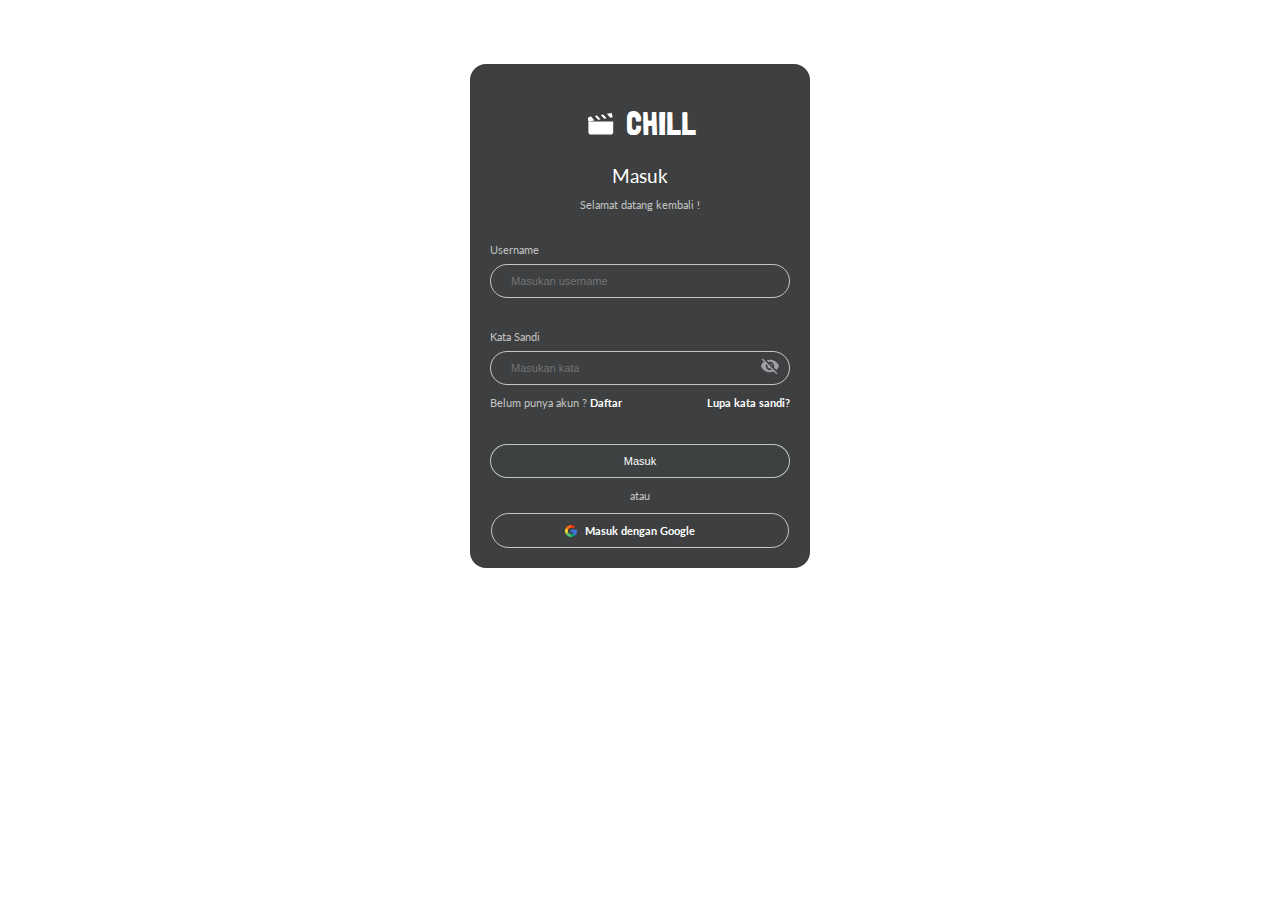
==== beranda.html @ 46352793 "feat: update assets" ====
<!DOCTYPE html>
<html lang="en">

<head>
    <meta charset="UTF-8">
    <meta name="viewport" content="width=device-width, initial-scale=1.0">
    <title>Chill Film</title>

    <link rel="stylesheet" href="css/style.css">

    <!-- font -->
    <link rel="preconnect" href="https://fonts.googleapis.com">
    <link rel="preconnect" href="https://fonts.gstatic.com" crossorigin>
    <link href="https://fonts.googleapis.com/css2?family=Londrina+Solid:wght@100;300;400;900&display=swap"
        rel="stylesheet">
    <link
        href="https://fonts.googleapis.com/css2?family=Lato:ital,wght@0,100;0,300;0,400;0,700;0,900;1,100;1,300;1,400;1,700;1,900&family=Londrina+Solid:wght@100;300;400;900&display=swap"
        rel="stylesheet">
</head>

<body>
    <div class="bg-beranda">
        <div class="container center-box">
            <form action="" method="post">

                <div class="box-logo-header">
                    <svg width="33" height="22" viewBox="0 0 43 37" fill="none" xmlns="http://www.w3.org/2000/svg">
                        <path
                            d="M40.4167 -0.00341797L32.2292 1.42658L37.9375 7.91658L42.0417 7.18325L40.4167 -0.00341797ZM26.1042 2.48992L22 3.20492L27.7292 9.67658L31.8125 8.96158L26.1042 2.48992ZM15.8958 4.24992L11.7917 5.00158L17.5208 11.4732L21.6042 10.7582L15.8958 4.24992ZM5.66665 6.08325L3.62498 6.43158C2.54245 6.62192 1.58999 7.18252 0.976735 7.99029C0.363483 8.79807 0.139566 9.78699 0.35415 10.7399L1.16665 14.3332L11.375 12.5549L5.66665 6.08325ZM1.16665 14.3332V32.6666C1.16665 34.7016 3.04165 36.3333 5.33332 36.3333H38.6667C40.9792 36.3333 42.8333 34.7016 42.8333 32.6666V14.3332H1.16665Z"
                            fill="white" />
                    </svg>
                    <h1>CHILL</h1>
                </div>

                <div class="box-title">
                    <h3>Masuk</h3>
                    <p>Selamat datang kembali !</p>
                </div>

                <div class="form-group">
                    <label for="username">Username</label>
                    <input id="username" class="form-control" type="text" placeholder="Masukan username" required>
                </div>

                <div class="form-group">
                    <label for="password">Kata Sandi</label>
                    <input id="password" class="form-control" type="password" placeholder="Masukan kata" required>

                    <i class="icon">
                        <svg width="20" height="16" viewBox="0 0 20 16" fill="none" xmlns="http://www.w3.org/2000/svg">
                            <path
                                d="M9.8585 5L12.5002 7.63333C12.5002 7.59167 12.5002 7.54167 12.5002 7.5C12.5002 6.83696 12.2368 6.20107 11.7679 5.73223C11.2991 5.26339 10.6632 5 10.0002 5C9.95016 5 9.9085 5 9.8585 5ZM6.27516 5.66667L7.56683 6.95833C7.52516 7.13333 7.50016 7.30833 7.50016 7.5C7.50016 8.16304 7.76356 8.79893 8.2324 9.26777C8.70124 9.73661 9.33712 10 10.0002 10C10.1835 10 10.3668 9.975 10.5418 9.93333L11.8335 11.225C11.2752 11.5 10.6585 11.6667 10.0002 11.6667C8.89509 11.6667 7.83529 11.2277 7.05388 10.4463C6.27248 9.66488 5.8335 8.60507 5.8335 7.5C5.8335 6.84167 6.00016 6.225 6.27516 5.66667ZM1.66683 1.05833L3.56683 2.95833L3.94183 3.33333C2.56683 4.41667 1.4835 5.83333 0.833496 7.5C2.27516 11.1583 5.8335 13.75 10.0002 13.75C11.2918 13.75 12.5252 13.5 13.6502 13.05L14.0085 13.4L16.4418 15.8333L17.5002 14.775L2.72516 0M10.0002 3.33333C11.1052 3.33333 12.165 3.77232 12.9464 4.55372C13.7278 5.33512 14.1668 6.39493 14.1668 7.5C14.1668 8.03333 14.0585 8.55 13.8668 9.01667L16.3085 11.4583C17.5585 10.4167 18.5585 9.05 19.1668 7.5C17.7252 3.84167 14.1668 1.25 10.0002 1.25C8.8335 1.25 7.71683 1.45833 6.66683 1.83333L8.47516 3.625C8.95016 3.44167 9.4585 3.33333 10.0002 3.33333Z"
                                fill="#9D9EA1" />
                        </svg>
                    </i>
                </div>

                <div class="box-account">
                    <p>Belum punya akun ? <a href="register.html">Daftar</a></p>
                    <a href="">Lupa kata sandi?</a>
                </div>

                <div class="box-footer">
                    <button class="btn btn-primary" type="submit" href="">Masuk</button>
                    <p>atau</p>
                    <a class="btn btn-secondary" type="submit" href="">Masuk dengan Google</a>
                    <img src="assets/login/google-icon.png" alt="">
                </div>
            </form>
        </div>
    </div>

</body>

</html>
---- css/style.css ----
:root{
    --default: #D9D9D9;
    --primary: #0F1E93;
    --secondary: #3D4142;
    --focus: #0367DB;
    --dark: #0E2E50;
    --background: #181A1CD6;
}

html, 
body{
    font-family: "Lato", sans-serif;
    font-style: normal;
    font-style: normal;
    min-height: 100%;
    margin: 0 auto;
    display: grid;
    color: #FFFFFF;
}

h1{
    font-family: 'Londrina Solid', sans-serif;
    font-weight: 400;
    font-style: normal;

}

h3{
    font-family: "Lato", sans-serif;
    font-style: normal;
    font-weight: 400;
    margin: 0;
}

p{
    font-family: "Lato", sans-serif;
    font-style: normal;
    font-size: 11px;
    color: #ffffffb2;
}

/* ----------------------------------------------Login & Register------------------------------------------------------- */
.background-image {
    position: fixed; 
    top: 0;
    left: 0;
    width: 100%;
    height: 100%;
    background-size: cover; 
    background-position: center; 
    background-repeat: no-repeat; 
    z-index: -1;
}

.container{
    margin: 20px;
    padding: 10px;
}

.center-box {
    width: 300px;
    max-height: auto;
    background-color: var(--background);
    border: none;
    border-radius: 16px;
    margin-top: 4rem;
    padding: 20px;
}

.box-logo-header{
    display: flex;
    flex-direction: row;
    justify-content: center;
    align-items: center;
    text-align: center;
    gap: 1vh;
}

.box-title{
    text-align: center;
}

.form-group {
    position: relative;
    text-align: left;
    margin-top: 2rem;
}

.form-group label {
    display: block;
    margin-bottom: 8px;
    color: #ffffffb2;
    font-size: 11px;
}

.form-group .icon {
    position: absolute; 
    right: 10px; 
    top: 70%; 
    transform: translateY(-50%); 
}

.form-control {
    width: 100%;
    font-size: 11px;
    border: 1px solid #ffffffb2; 
    border-radius: 24px; 
    box-sizing: border-box;
    color: #ffffffb2;
    background-color: transparent;
    padding: 10px 10px 10px 20px; 
}

.form-group input:focus {
    border-color: var(--focus); 
    outline: none;
}

.box-account {
    display: flex;
    flex-direction: row;
    justify-content: space-between;
    align-items: center;
    font-size: 11px;
}

a,
a:hover,
a:active,
a:focus {
  outline: none;
  text-decoration: none;
  color: #FFFFFF;
  font-weight: bold;
}

.box-footer{
    margin-top: 1.5rem;
    display: flex;
    position: relative;
    flex-direction: column;
    justify-content: center;
    align-items: center;
    text-align: center;
    font-size: 11px;

}

.box-footer img{
    width: 12px;
    height: 12px;
    position: absolute; 
    left: 25%; 
    top: 72%; 
    transform: translateY(50%); 
}

button{
    width: 100%;
}

.btn{
    width: 100%;
    font-size: 11px;
    border: 1px solid #ffffffb2; 
    border-radius: 24px; 
    padding: 10px; 
    cursor: pointer;
}

a.btn{
    padding: 10px; 
    width: 92%;
}

.btn-primary{
    background-color: #3D4142;
    color: #FFFFFF;
}

.btn-secondary{
     background-color: transparent;
     color: #FFFFFF;
}

@media only screen and (max-width: 768px){

.background-image {
        background-position: top;
    }

    .container {
        margin: 10px;
        padding: 5px;
    }

    .center-box {
        margin-top: 2rem; 
        padding: 35px; 
    }

    .form-group {
        margin-top: 1rem;
    }

    .form-control {
        font-size: 8px; 
        padding: 8px; 
    }

    .box-account, .box-footer {
        font-size: 12px; 
    }

    .btn, a.btn {
        font-size: 8px; 
        padding: 8px;  
    }

    .box-footer img {
        left: 23%; 
        top: 73%;
        width: 10px;
        height: 10px;
    }
    
    .icon {
        width: 8px;
        height: 8px;
        transform: translateY(70%); 
        position: absolute; 
        left: 88%; 
    }

/* ----------------------------------------------Beranda------------------------------------------------------- */
.bg-beranda{

    background-color: black;
    min-height: 100%;
}

}
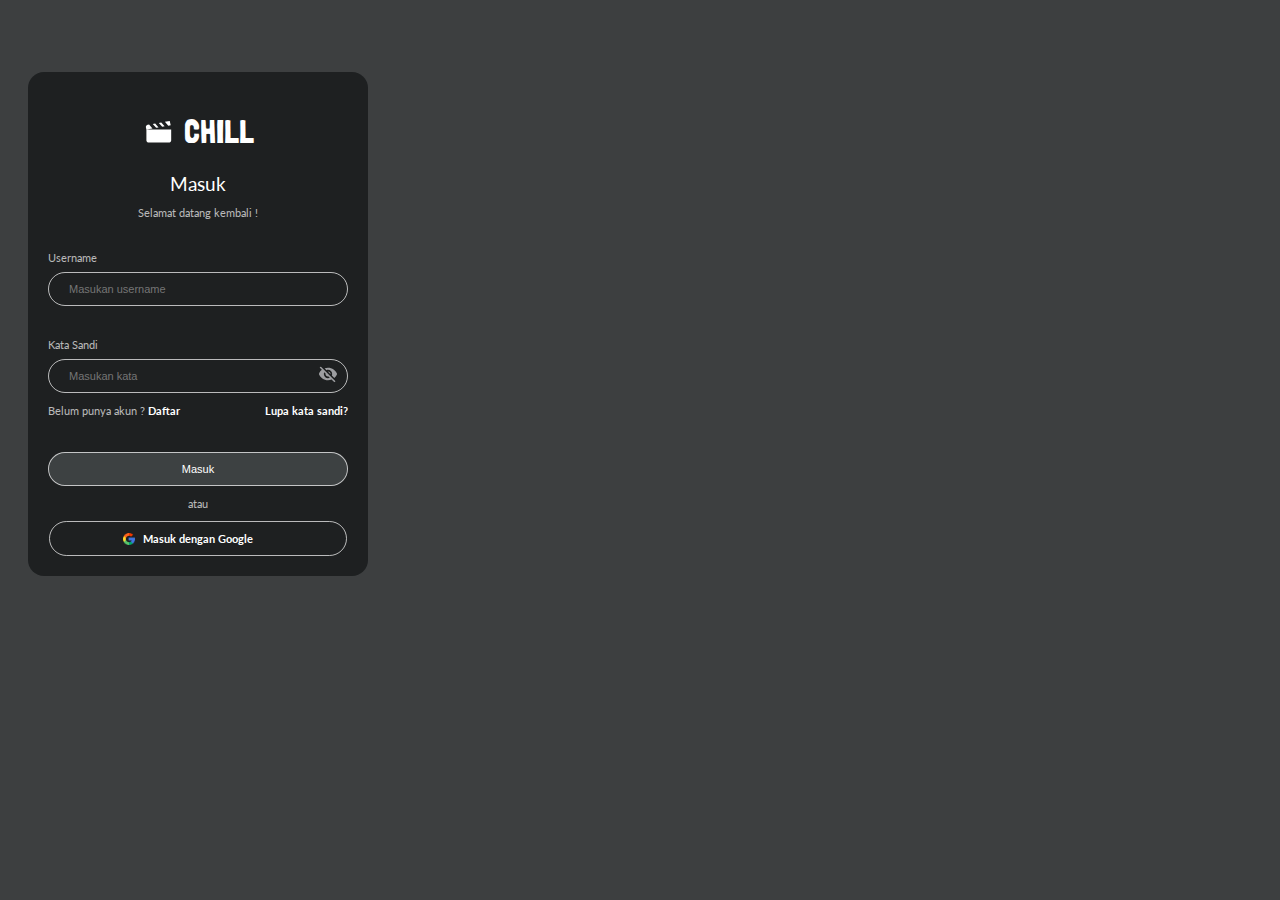
==== commit 2a0339de: "feat: update class body" ====
--- a/beranda.html
+++ b/beranda.html
@@ -18,8 +18,8 @@
         rel="stylesheet">
 </head>
 
-<body>
-    <div class="bg-beranda">
+<body class="body-no-grid">
+    <div>
         <div class="container center-box">
             <form action="" method="post">
 
--- a/css/style.css
+++ b/css/style.css
@@ -7,14 +7,15 @@
     --background: #181A1CD6;
 }
 
-html, 
-body{
-    font-family: "Lato", sans-serif;
-    font-style: normal;
-    font-style: normal;
+html,
+body.body-grid {
+    font-family: "Lato", sans-serif;
+    font-style: normal;
+    font-style: normal;
+    display: grid;
     min-height: 100%;
+    min-width: auto;
     margin: 0 auto;
-    display: grid;
     color: #FFFFFF;
 }
 
@@ -183,6 +184,19 @@
      color: #FFFFFF;
 }
 
+/* ----------------------------------------------Beranda------------------------------------------------------- */
+html,
+body.no-grid{
+    font-family: "Lato", sans-serif;
+    font-style: normal;
+    font-style: normal;
+    min-height: 100%;
+    min-width: auto;
+    margin: 0 auto;
+    background-color: var(--background);
+}
+
+/* ----------------------------------------------Mobile------------------------------------------------------- */
 @media only screen and (max-width: 768px){
 
 .background-image {
@@ -232,11 +246,6 @@
         left: 88%; 
     }
 
-/* ----------------------------------------------Beranda------------------------------------------------------- */
-.bg-beranda{
-
-    background-color: black;
-    min-height: 100%;
-}
-
-}
+
+
+}
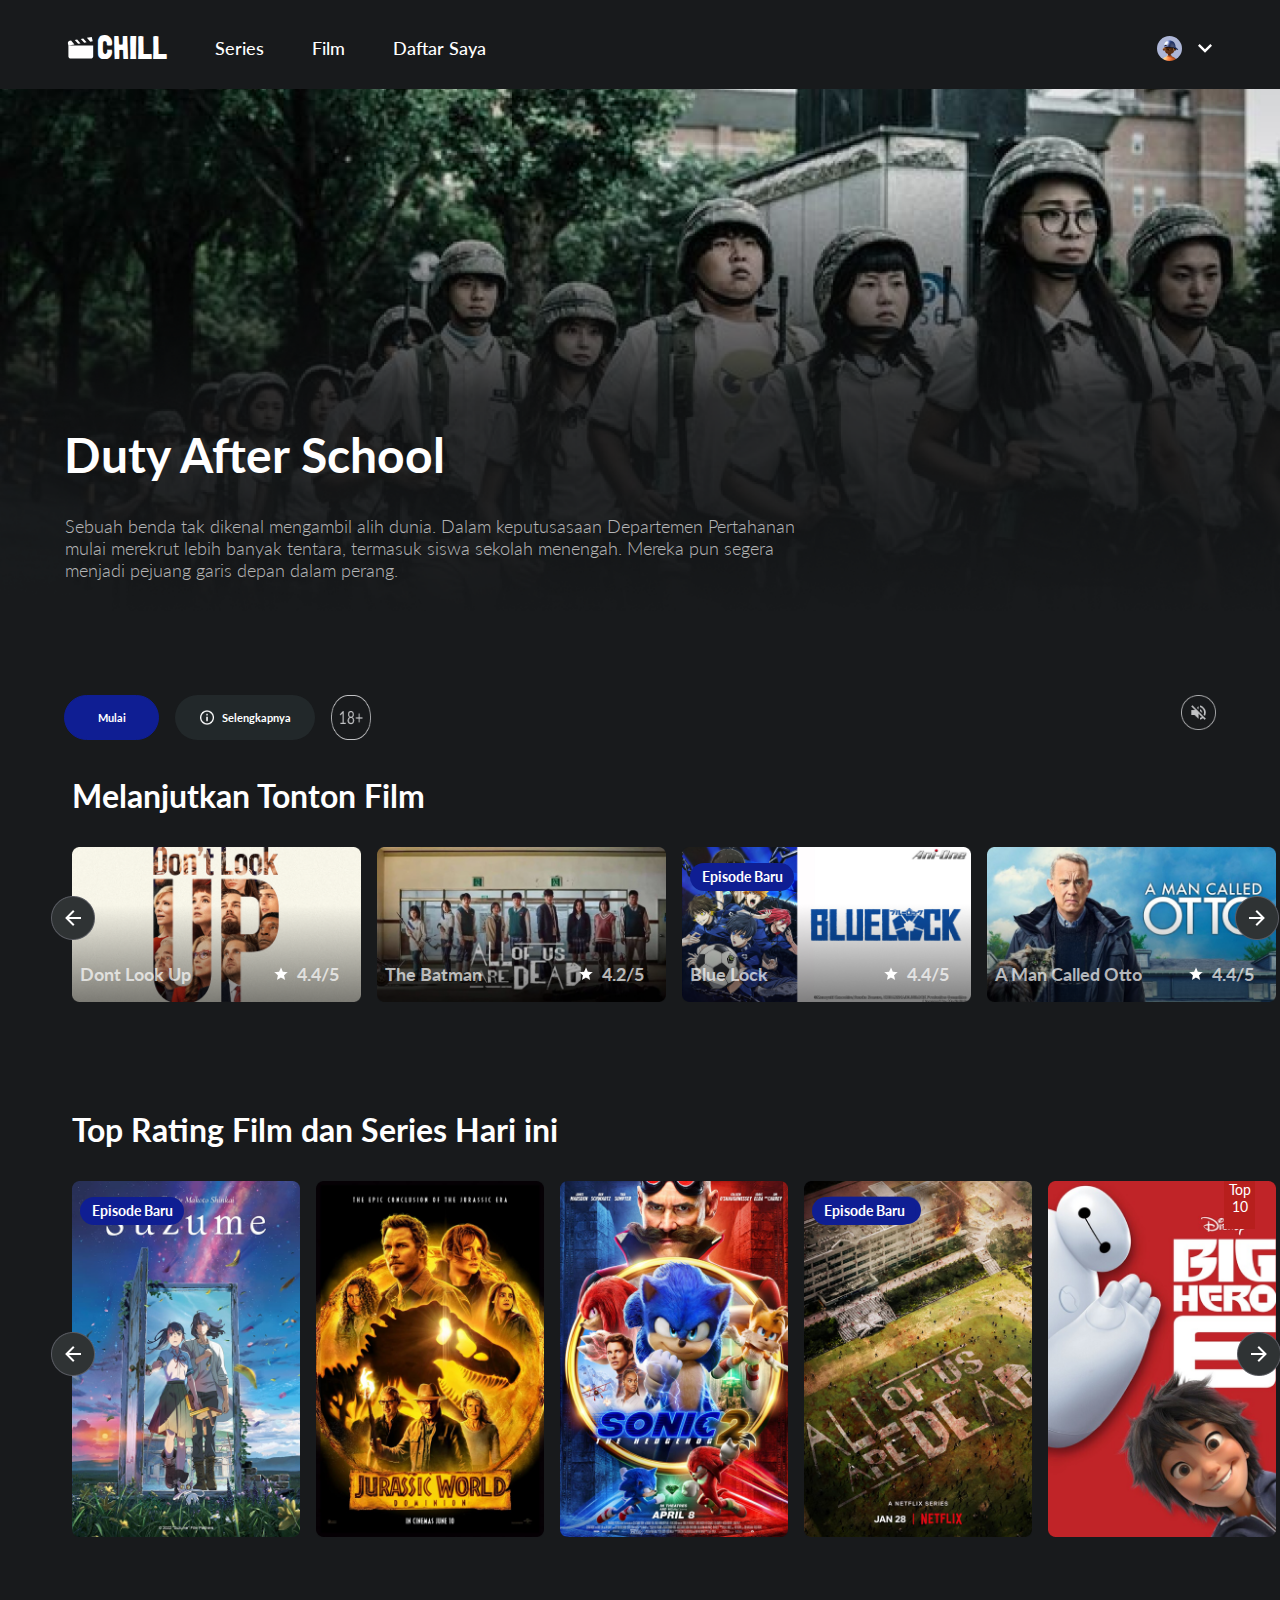
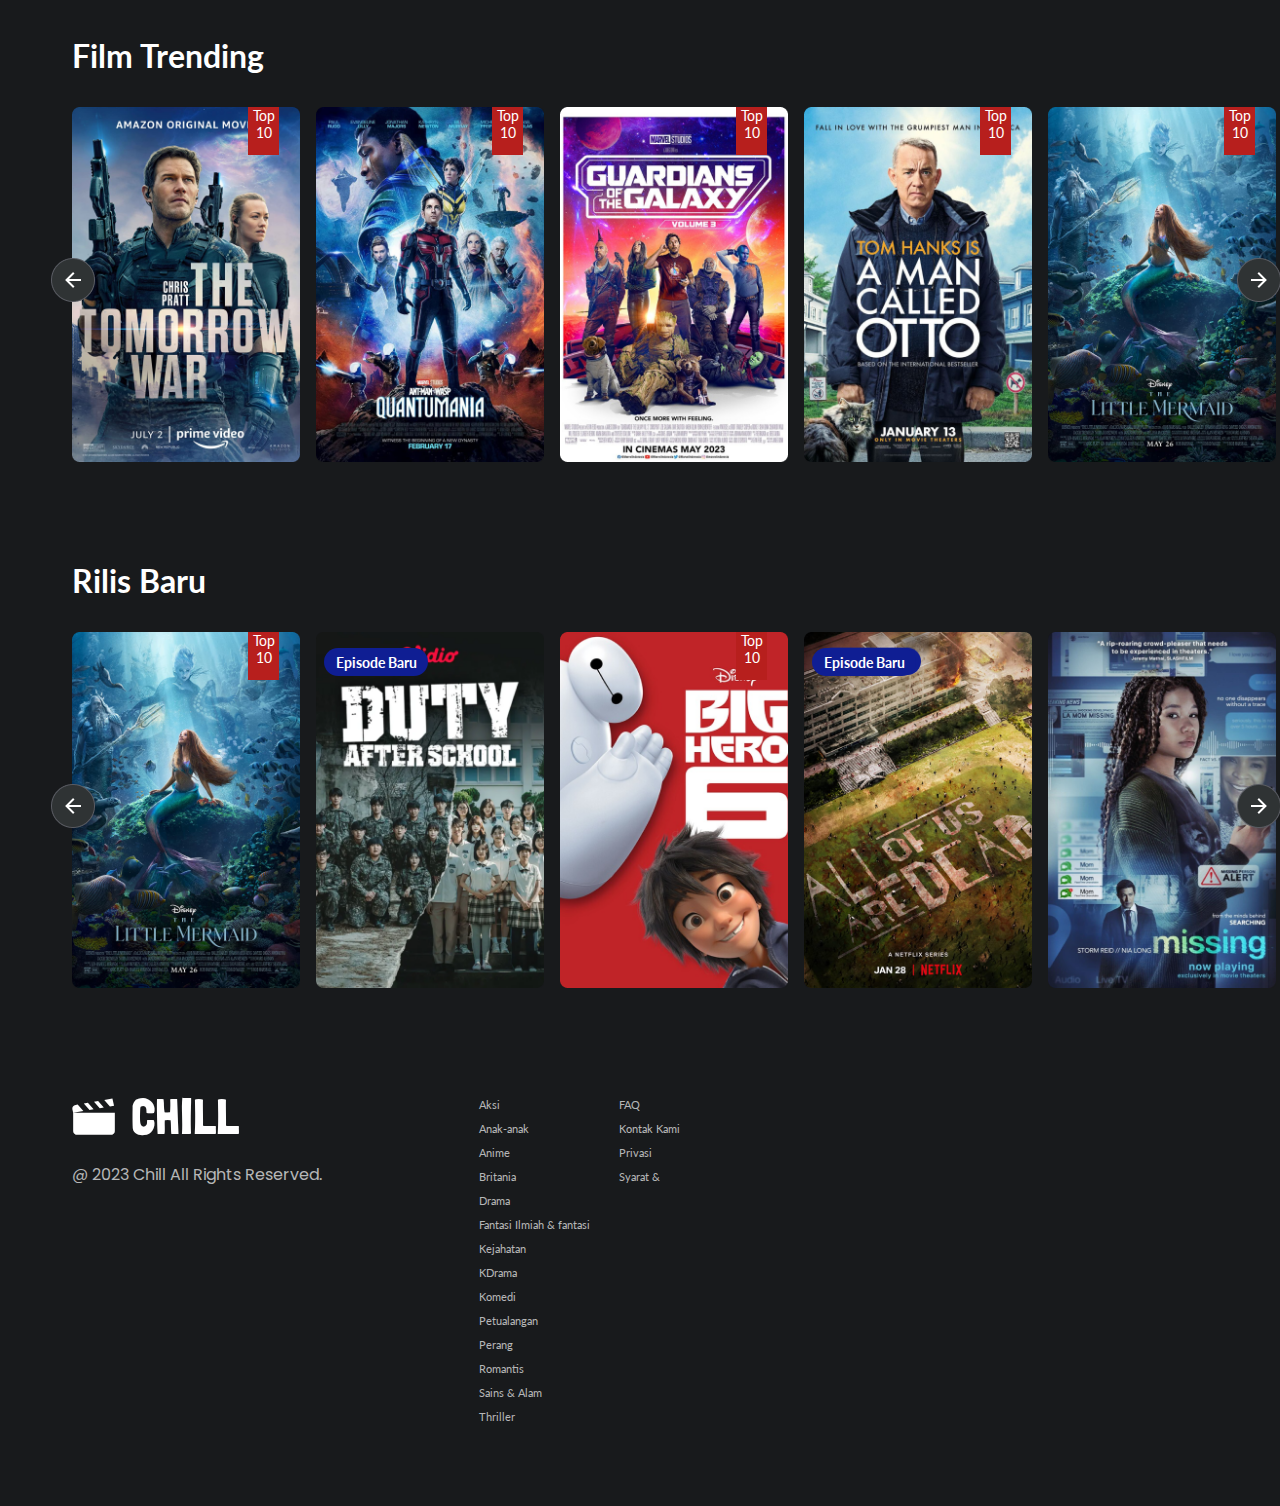
==== commit 820b204a: "feat: add beranda page" ====
--- a/beranda.html
+++ b/beranda.html
@@ -16,59 +16,376 @@
     <link
         href="https://fonts.googleapis.com/css2?family=Lato:ital,wght@0,100;0,300;0,400;0,700;0,900;1,100;1,300;1,400;1,700;1,900&family=Londrina+Solid:wght@100;300;400;900&display=swap"
         rel="stylesheet">
+    <link
+        href="https://fonts.googleapis.com/css2?family=Poppins:ital,wght@0,100;0,200;0,300;0,400;0,500;0,600;0,700;0,800;0,900;1,100;1,200;1,300;1,400;1,500;1,600;1,700;1,800;1,900&display=swap"
+        rel="stylesheet">
 </head>
 
 <body class="body-no-grid">
-    <div>
-        <div class="container center-box">
-            <form action="" method="post">
-
-                <div class="box-logo-header">
-                    <svg width="33" height="22" viewBox="0 0 43 37" fill="none" xmlns="http://www.w3.org/2000/svg">
+    <header class="nav-header">
+        <div class="nav-left">
+            <div class="logo">
+                <svg width="33" height="22" viewBox="0 0 43 37" fill="none" xmlns="http://www.w3.org/2000/svg">
+                    <path
+                        d="M40.4167 -0.00341797L32.2292 1.42658L37.9375 7.91658L42.0417 7.18325L40.4167 -0.00341797ZM26.1042 2.48992L22 3.20492L27.7292 9.67658L31.8125 8.96158L26.1042 2.48992ZM15.8958 4.24992L11.7917 5.00158L17.5208 11.4732L21.6042 10.7582L15.8958 4.24992ZM5.66665 6.08325L3.62498 6.43158C2.54245 6.62192 1.58999 7.18252 0.976735 7.99029C0.363483 8.79807 0.139566 9.78699 0.35415 10.7399L1.16665 14.3332L11.375 12.5549L5.66665 6.08325ZM1.16665 14.3332V32.6666C1.16665 34.7016 3.04165 36.3333 5.33332 36.3333H38.6667C40.9792 36.3333 42.8333 34.7016 42.8333 32.6666V14.3332H1.16665Z"
+                        fill="white" />
+                </svg>
+                <h1>CHILL</h1>
+            </div>
+            <a href="">Series</a>
+            <a href="">Film</a>
+            <a href="">Daftar Saya</a>
+        </div>
+
+        <div class="nav-right">
+
+            <div class="dropdown">
+                <a href="#" class="dropbtn">
+                    <img src="images/beranda/user.png" class="icon">
+
+                    <svg width="14" height="9" viewBox="0 0 14 9" fill="none" xmlns="http://www.w3.org/2000/svg">
                         <path
-                            d="M40.4167 -0.00341797L32.2292 1.42658L37.9375 7.91658L42.0417 7.18325L40.4167 -0.00341797ZM26.1042 2.48992L22 3.20492L27.7292 9.67658L31.8125 8.96158L26.1042 2.48992ZM15.8958 4.24992L11.7917 5.00158L17.5208 11.4732L21.6042 10.7582L15.8958 4.24992ZM5.66665 6.08325L3.62498 6.43158C2.54245 6.62192 1.58999 7.18252 0.976735 7.99029C0.363483 8.79807 0.139566 9.78699 0.35415 10.7399L1.16665 14.3332L11.375 12.5549L5.66665 6.08325ZM1.16665 14.3332V32.6666C1.16665 34.7016 3.04165 36.3333 5.33332 36.3333H38.6667C40.9792 36.3333 42.8333 34.7016 42.8333 32.6666V14.3332H1.16665Z"
+                            d="M1.645 0.0214844L7 5.36482L12.355 0.0214844L14 1.66648L7 8.66648L0 1.66648L1.645 0.0214844Z"
                             fill="white" />
                     </svg>
-                    <h1>CHILL</h1>
-                </div>
-
-                <div class="box-title">
-                    <h3>Masuk</h3>
-                    <p>Selamat datang kembali !</p>
-                </div>
-
-                <div class="form-group">
-                    <label for="username">Username</label>
-                    <input id="username" class="form-control" type="text" placeholder="Masukan username" required>
-                </div>
-
-                <div class="form-group">
-                    <label for="password">Kata Sandi</label>
-                    <input id="password" class="form-control" type="password" placeholder="Masukan kata" required>
-
-                    <i class="icon">
-                        <svg width="20" height="16" viewBox="0 0 20 16" fill="none" xmlns="http://www.w3.org/2000/svg">
+                </a>
+
+                <ul class="dropdown-content">
+                    <a href="" class="icon-svg"><svg width="12" height="12" viewBox="0 0 12 12" fill="none"
+                            xmlns="http://www.w3.org/2000/svg">
                             <path
-                                d="M9.8585 5L12.5002 7.63333C12.5002 7.59167 12.5002 7.54167 12.5002 7.5C12.5002 6.83696 12.2368 6.20107 11.7679 5.73223C11.2991 5.26339 10.6632 5 10.0002 5C9.95016 5 9.9085 5 9.8585 5ZM6.27516 5.66667L7.56683 6.95833C7.52516 7.13333 7.50016 7.30833 7.50016 7.5C7.50016 8.16304 7.76356 8.79893 8.2324 9.26777C8.70124 9.73661 9.33712 10 10.0002 10C10.1835 10 10.3668 9.975 10.5418 9.93333L11.8335 11.225C11.2752 11.5 10.6585 11.6667 10.0002 11.6667C8.89509 11.6667 7.83529 11.2277 7.05388 10.4463C6.27248 9.66488 5.8335 8.60507 5.8335 7.5C5.8335 6.84167 6.00016 6.225 6.27516 5.66667ZM1.66683 1.05833L3.56683 2.95833L3.94183 3.33333C2.56683 4.41667 1.4835 5.83333 0.833496 7.5C2.27516 11.1583 5.8335 13.75 10.0002 13.75C11.2918 13.75 12.5252 13.5 13.6502 13.05L14.0085 13.4L16.4418 15.8333L17.5002 14.775L2.72516 0M10.0002 3.33333C11.1052 3.33333 12.165 3.77232 12.9464 4.55372C13.7278 5.33512 14.1668 6.39493 14.1668 7.5C14.1668 8.03333 14.0585 8.55 13.8668 9.01667L16.3085 11.4583C17.5585 10.4167 18.5585 9.05 19.1668 7.5C17.7252 3.84167 14.1668 1.25 10.0002 1.25C8.8335 1.25 7.71683 1.45833 6.66683 1.83333L8.47516 3.625C8.95016 3.44167 9.4585 3.33333 10.0002 3.33333Z"
-                                fill="#9D9EA1" />
+                                d="M5.99984 0.666748C6.70708 0.666748 7.38536 0.9477 7.88546 1.4478C8.38555 1.94789 8.6665 2.62617 8.6665 3.33341C8.6665 4.04066 8.38555 4.71894 7.88546 5.21903C7.38536 5.71913 6.70708 6.00008 5.99984 6.00008C5.29259 6.00008 4.61432 5.71913 4.11422 5.21903C3.61412 4.71894 3.33317 4.04066 3.33317 3.33341C3.33317 2.62617 3.61412 1.94789 4.11422 1.4478C4.61432 0.9477 5.29259 0.666748 5.99984 0.666748ZM5.99984 7.33342C8.9465 7.33342 11.3332 8.52675 11.3332 10.0001V11.3334H0.666504V10.0001C0.666504 8.52675 3.05317 7.33342 5.99984 7.33342Z"
+                                fill="white" />
                         </svg>
-                    </i>
-                </div>
-
-                <div class="box-account">
-                    <p>Belum punya akun ? <a href="register.html">Daftar</a></p>
-                    <a href="">Lupa kata sandi?</a>
-                </div>
-
-                <div class="box-footer">
-                    <button class="btn btn-primary" type="submit" href="">Masuk</button>
-                    <p>atau</p>
-                    <a class="btn btn-secondary" type="submit" href="">Masuk dengan Google</a>
-                    <img src="assets/login/google-icon.png" alt="">
-                </div>
-            </form>
+                        Profil Saya</a>
+
+                    <a href="" class="icon-svg"><svg width="14" height="13" viewBox="0 0 14 13" fill="none"
+                            xmlns="http://www.w3.org/2000/svg">
+                            <path
+                                d="M7.00016 10.5133L11.1202 12.9999L10.0268 8.31325L13.6668 5.15992L8.8735 4.74659L7.00016 0.333252L5.12683 4.74659L0.333496 5.15992L3.96683 8.31325L2.88016 12.9999L7.00016 10.5133Z"
+                                fill="white" />
+                        </svg>
+                        Ubah Premium</a>
+
+                    <a href="" class="icon-svg"><svg width="12" height="12" viewBox="0 0 12 12" fill="none"
+                            xmlns="http://www.w3.org/2000/svg">
+                            <path
+                                d="M10.6667 0H1.33333C0.593333 0 0 0.593333 0 1.33333V4H1.33333V1.33333H10.6667V10.6667H1.33333V8H0V10.6667C0 11.0203 0.140476 11.3594 0.390524 11.6095C0.640573 11.8595 0.979711 12 1.33333 12H10.6667C11.0203 12 11.3594 11.8595 11.6095 11.6095C11.8595 11.3594 12 11.0203 12 10.6667V1.33333C12 0.593333 11.4 0 10.6667 0ZM4.72 8.38667L5.66667 9.33333L9 6L5.66667 2.66667L4.72 3.60667L6.44667 5.33333H0V6.66667H6.44667L4.72 8.38667Z"
+                                fill="white" />
+                        </svg>
+                        Keluar</a>
+                </ul>
+            </div>
+
         </div>
-    </div>
+    </header>
+
+    <main>
+        <!-----------------------------------------------------Section 1 ----------------------------------------->
+        <section class="section-hero">
+            <div>
+                <img class="image-section-hero" src="images/beranda/bg-section-1.png" alt="">
+                <div class="content-1">
+                    <h1>Duty After School</h1>
+                    <p>Sebuah benda tak dikenal mengambil alih dunia. Dalam keputusasaan
+                        Departemen Pertahanan mulai merekrut lebih banyak tentara, termasuk siswa
+                        sekolah menengah. Mereka pun segera menjadi pejuang garis depan dalam perang.</p>
+                </div>
+
+                <div class="content-footer-1">
+                    <div class="content-footer-left">
+                        <a href="#" class="btn-footer-start">Mulai</a>
+
+                        <a href="#" class="btn-footer-more">
+                            <img src="images/beranda/info.png" class="icon-info" width="14px" />
+                            <span>Selengkapnya</span>
+                        </a>
+
+                        <img src="images/beranda/18+.png" width="40px" />
+                    </div>
+
+                    <div class="content-footer-right">
+                        <img src="images/beranda/volume-off.png" width="35px" />
+                    </div>
+                </div>
+
+            </div>
+        </section>
+
+        <!-----------------------------------------------------Section 2 ----------------------------------------->
+        <section class="section-small-poster">
+            <div class="section-title">
+                <h3>Melanjutkan Tonton Film</h3>
+            </div>
+
+            <div class="content-poster">
+
+                <img src="images/beranda/arrow-left.png" class="icon-left" />
+
+                <div class="box-content">
+
+                    <div class="image-content">
+                        <img src="images/beranda/dont-look-up.png" width="289" />
+
+                        <div class="image-footer">
+                            <div class="image-footer-left">
+                                <p>Dont Look Up</p>
+                            </div>
+
+                            <div class="image-footer-right">
+                                <i class="icon-footer-right">
+                                    <img src="images/beranda/star.png" width="16px" />
+                                </i>
+                                <p>4.4/5</p>
+                            </div>
+                        </div>
+                    </div>
+
+                    <div class="image-content">
+                        <img src="images/beranda/the-batman.png" width="289" />
+
+                        <div class="image-footer">
+                            <div class="image-footer-left">
+                                <p>The Batman</p>
+                            </div>
+
+                            <div class="image-footer-right">
+                                <i class="icon-footer-right">
+                                    <img src="images/beranda/star.png" width="16px" />
+                                </i>
+                                <p>4.2/5</p>
+                            </div>
+                        </div>
+                    </div>
+
+                    <div class="image-content">
+                        <label class="label-new-episode">Episode Baru</label>
+                        <img src="images/beranda/blue-lock.png" width="289" />
+
+                        <div class="image-footer">
+                            <div class="image-footer-left">
+                                <p>Blue Lock</p>
+                            </div>
+
+                            <div class="image-footer-right">
+                                <i class="icon-footer-right">
+                                    <img src="images/beranda/star.png" width="16px" />
+                                </i>
+                                <p>4.4/5</p>
+                            </div>
+                        </div>
+                    </div>
+
+                    <div class="image-content">
+                        <img src="images/beranda/a-man-called-otto.png" width="289" />
+
+                        <div class="image-footer">
+                            <div class="image-footer-left">
+                                <p>A Man Called Otto</p>
+                            </div>
+
+                            <div class="image-footer-right">
+                                <i class="icon-footer-right">
+                                    <img src="images/beranda/star.png" width="16px" />
+                                </i>
+                                <p>4.4/5</p>
+                            </div>
+                        </div>
+                    </div>
+
+                </div>
+
+                <img src="images/beranda/arrow-right.png" class="icon-right" />
+
+            </div>
+        </section>
+
+        <!-----------------------------------------------------Section 3 ----------------------------------------->
+        <section class="section-medium-poster">
+            <div class="section-title">
+                <h3>Top Rating Film dan Series Hari ini</h3>
+            </div>
+
+            <div class="content-poster">
+
+                <img src="images/beranda/arrow-left.png" class="icon-left-medium" />
+
+                <div class="box-content">
+
+                    <div class="image-content">
+                        <label class="label-new-episode">Episode Baru</label>
+                        <img src="images/beranda/suzume.png" width="228" />
+                    </div>
+
+                    <div class="image-content">
+                        <img src="images/beranda/jurassic-world.png" width="228" />
+                    </div>
+
+                    <div class="image-content">
+                        <img src="images/beranda/sonic.png" width="228" />
+                    </div>
+
+                    <div class="image-content">
+                        <label class="label-new-episode">Episode Baru</label>
+                        <img src="images/beranda/all-of-us-are-dead.png" width="228" />
+                    </div>
+
+                    <div class="image-content">
+                        <label class="label-top-ten">Top 10</label>
+                        <img src="images/beranda/big-hero-6.png" width="228" />
+                    </div>
+
+                </div>
+
+                <img src="images/beranda/arrow-right.png" class="icon-right-medium" />
+
+            </div>
+        </section>
+
+        <!-----------------------------------------------------Section 4 ----------------------------------------->
+        <section class="section-medium-poster">
+            <div class="section-title">
+                <h3>Film Trending</h3>
+            </div>
+
+            <div class="content-poster">
+
+                <img src="images/beranda/arrow-left.png" class="icon-left-medium" />
+
+                <div class="box-content">
+
+                    <div class="image-content">
+                        <label class="label-top-ten">Top 10</label>
+                        <img src="images/beranda/the-tomorrow-war.png" width="228" />
+                    </div>
+
+                    <div class="image-content">
+                        <label class="label-top-ten">Top 10</label>
+                        <img src="images/beranda/quantumania.png" width="228" />
+                    </div>
+
+                    <div class="image-content">
+                        <label class="label-top-ten">Top 10</label>
+                        <img src="images/beranda/guardians-of-the-galaxy.png" width="228" />
+                    </div>
+
+                    <div class="image-content">
+                        <label class="label-top-ten">Top 10</label>
+                        <img src="images/beranda/a-man-called-otto-2.png" width="228" />
+                    </div>
+
+                    <div class="image-content">
+                        <label class="label-top-ten">Top 10</label>
+                        <img src="images/beranda/little-mermaid.png" width="228" />
+                    </div>
+
+                </div>
+
+                <img src="images/beranda/arrow-right.png" class="icon-right-medium" />
+
+            </div>
+        </section>
+
+        <!-----------------------------------------------------Section 5 ----------------------------------------->
+        <section class="section-medium-poster">
+            <div class="section-title">
+                <h3>Rilis Baru</h3>
+            </div>
+
+            <div class="content-poster">
+
+                <img src="images/beranda/arrow-left.png" class="icon-left-medium" />
+
+                <div class="box-content">
+
+                    <div class="image-content">
+                        <label class="label-top-ten">Top 10</label>
+                        <img src="images/beranda/little-mermaid.png" width="228" />
+                    </div>
+
+                    <div class="image-content">
+                        <label class="label-new-episode">Episode Baru</label>
+                        <img src="images/beranda/duty-after-school.png" width="228" />
+                    </div>
+
+                    <div class="image-content">
+                        <label class="label-top-ten">Top 10</label>
+                        <img src="images/beranda/big-hero-6.png" width="228" />
+                    </div>
+
+                    <div class="image-content">
+                        <label class="label-new-episode">Episode Baru</label>
+                        <img src="images/beranda/all-of-us-are-dead.png" width="228" />
+                    </div>
+
+                    <div class="image-content">
+                        <img src="images/beranda/missing.png" width="228" />
+                    </div>
+
+                </div>
+
+                <img src="images/beranda/arrow-right.png" class="icon-right-medium" />
+
+            </div>
+        </section>
+    </main>
+
+    <!-----------------------------------------------------Footer----------------------------------------->
+    <footer>
+        <div class="footer-content">
+            <div class="box-footer-content">
+                <div class="content-left">
+                    <div class="content-item">
+                        <img src="images/beranda/logo.svg">
+                        <h1>CHILL</h1>
+                    </div>
+
+                    <div class="content-item">
+                        <p>&#64 2023 Chill All Rights Reserved.</p>
+                    </div>
+                </div>
+
+                <div class="content-center">
+
+                    <div class="content-center-item">
+                        <div class="center-item">
+                            <p>Aksi</p>
+                            <p>Anak-anak</p>
+                            <p>Anime</p>
+                            <p>Britania</p>
+                        </div>
+
+                        <div class="content-center-item">
+                            <p>Drama</p>
+                            <p>Fantasi Ilmiah & fantasi</p>
+                            <p>Kejahatan</p>
+                            <p>KDrama</p>
+                        </div>
+
+                        <div class="content-center-item">
+                            <p>Komedi</p>
+                            <p>Petualangan</p>
+                            <p>Perang</p>
+                            <p>Romantis</p>
+                        </div>
+
+                        <div class="content-center-item">
+                            <p>Sains & Alam</p>
+                            <p>Thriller</p>
+                        </div>
+                    </div>
+
+                    <div class="content-right">
+                        <p>FAQ</p>
+                        <p>Kontak Kami</p>
+                        <p>Privasi</p>
+                        <p>Syarat &</p>
+                    </div>
+                </div>
+
+            </div>
+        </div>
+    </footer>
 
 </body>
 
--- a/css/style.css
+++ b/css/style.css
@@ -4,7 +4,7 @@
     --secondary: #3D4142;
     --focus: #0367DB;
     --dark: #0E2E50;
-    --background: #181A1CD6;
+    --background: #181A1C;
 }
 
 html,
@@ -60,8 +60,7 @@
 
 .center-box {
     width: 300px;
-    max-height: auto;
-    background-color: var(--background);
+    background-color: #181A1CD6;
     border: none;
     border-radius: 16px;
     margin-top: 4rem;
@@ -97,7 +96,7 @@
 .form-group .icon {
     position: absolute; 
     right: 10px; 
-    top: 70%; 
+    top: 80%; 
     transform: translateY(-50%); 
 }
 
@@ -126,13 +125,11 @@
 }
 
 a,
-a:hover,
 a:active,
 a:focus {
   outline: none;
   text-decoration: none;
   color: #FFFFFF;
-  font-weight: bold;
 }
 
 .box-footer{
@@ -144,7 +141,6 @@
     align-items: center;
     text-align: center;
     font-size: 11px;
-
 }
 
 .box-footer img{
@@ -196,9 +192,414 @@
     background-color: var(--background);
 }
 
-/* ----------------------------------------------Mobile------------------------------------------------------- */
+.nav-header{
+    display: flex;
+    flex-direction: row;
+    justify-content: space-between;
+    align-items: center;
+}
+
+.nav-left{
+    display: flex;
+    flex-direction: row;
+    align-items: center;
+    justify-content: center;
+    gap: 3rem;
+}
+
+.nav-left a{
+    font-family: "Lato", sans-serif;
+    font-size: 18px;
+    font-weight: 500;
+}
+
+.nav-left h1{
+    font-family: 'Londrina Solid', sans-serif;
+    font-weight: 400;
+    font-size: 32px;
+}
+
+.nav-left a:hover{
+    color: #0367DB;
+}
+
+.nav-right{
+    display: flex;
+    flex-direction: row;
+    justify-content: center;
+    align-items: center;
+    font-size: 14px;
+    gap: 1rem;
+    margin-right: 6rem;
+}
+
+.logo{
+    display: flex;
+    flex-direction: row;
+    justify-content: center;
+    align-items: center;
+    margin-left: 3.5rem;
+}
+
+.icon{
+    width: 25px;
+    height: 25px;
+    border-radius: 100%;
+}
+
+
+.dropdown {
+    position: relative;
+    display: inline-block;
+}
+
+.dropbtn {
+    padding: 16px;
+    font-size: 16px;
+    border: none;
+    cursor: pointer;
+    display: flex;
+    justify-content: center;
+    align-items: center;
+    gap: 1rem;
+}
+
+.dropdown-content {
+    display: none;
+    position: absolute;
+    left: -50%; 
+    bottom: -220%; 
+    background-color: var(--background);
+    min-width: 160px;
+    z-index: 1;
+}
+
+.dropdown-content a {
+    color: #FFFFFF;
+    padding: 12px 16px;
+    text-decoration: none;
+    display: block;
+    text-align: left;
+}
+
+.dropdown-content a:hover {
+    color: var(--primary);
+}
+
+.icon-svg:hover path {
+    fill: var(--primary);
+}
+
+.dropdown:hover .dropdown-content {
+    display: block;
+}
+
+.section-hero{
+    width: 100%;
+    height: 55vh;
+}
+
+.image-section-hero{
+    position: absolute;
+    left: 0;
+    overflow: hidden;
+    width: 100%;
+    z-index: -1; 
+}
+
+.content-1 {
+    position: absolute;
+    bottom: 30%; 
+    left: 5%;
+    font-weight: 300;
+    color: white; 
+    width: 59%;
+    z-index: 2; 
+    margin-bottom: 3rem;
+}
+
+.content-1 p{
+    margin: 1px;
+    font-size: 18px;
+}
+
+.content-1 h1{
+    font-family: "Lato", sans-serif;
+    font-weight: 700;
+    font-size: 48px;
+}
+
+.content-footer-1{
+    position: absolute;
+    display: flex;
+    justify-content: space-between;
+    bottom: 10rem; 
+    left: 5%;
+    font-weight: 300;
+    color: white; 
+    width: 90%;
+    z-index: 2; 
+}
+
+.content-footer-left{
+    display: flex;
+    flex-direction: row;
+    height: 5vh;
+    font-size: 16px;
+    font-weight: 700;
+}
+
+.btn-footer-start{
+    background-color: var(--primary);
+    display: flex;
+    align-items: center;
+    justify-content: center;
+    width: 93px;
+    font-size: 11px;
+    border: 1px solid #0F1E93; 
+    border-radius: 48px; 
+    padding: 10px, 26px, 10px, 26px; 
+    cursor: pointer;
+    margin-right: 1rem;
+}
+
+.btn-footer-start:hover{
+    background-color: #0367DB;
+}
+
+.btn-footer-more{
+    background-color: #22282A;   
+    border: 1px solid #22282A; 
+    display: flex;
+    align-items: center; 
+    justify-content: center; 
+    padding: 10px 20px;
+    font-size: 11px;
+    width: 100px;
+    color: white;
+    border: none;
+    border-radius: 48px;
+    cursor: pointer;
+    margin-right: 1rem;
+}
+
+.btn-footer-more:hover{
+    background-color: #3A3541AD;
+}
+
+.icon-info{
+    margin-right: 8px;
+}
+
+.section-small-poster{
+    width: 95%;
+    height: 30vh;
+    padding: 2rem;
+    margin-top: 8rem;
+    font-family: "Lato", sans-serif;
+}
+
+.section-medium-poster{
+    padding: 2rem;
+}
+
+.section-small-poster h2{
+    font-size: 32px;
+    font-weight: 700;
+}
+
+.section-title{
+    padding: 2rem;
+}
+
+.section-title h3{
+    font-family: "Lato", sans-serif;
+    font-size: 32px;
+    font-weight: 700;
+}
+
+
+.content-poster{
+    position: relative;
+    display: grid;
+    gap: 1rem;
+    margin: 0;
+    width: 100%;
+}
+
+.box-content{
+    margin-left: 2rem;
+    display: flex;
+    flex-direction: row;
+}
+
+.image-content{
+    z-index: -1;
+    margin-right: 1rem;
+}
+
+.label-new-episode{
+    position: absolute;
+    display: flex;
+    justify-content: center;
+    align-items: center;
+    width: 104px;
+    height: 28px;
+    text-align: center;
+    font-size: 14px;
+    font-weight: 700;
+    font-family: "Lato", sans-serif;
+    background-color: var(--primary);
+    border-radius: 24px;
+    margin-left: 0.5rem;
+    margin-top: 1rem;
+}
+
+.label-top-ten{
+    position: absolute;
+    display: flex;
+    margin-left: 11rem;
+    width: 31px;
+    height: 48px;
+    text-align: center;
+    font-size: 14px;
+    font-weight: 400;
+    font-family: "Lato", sans-serif;
+    background-color:#B71F1D;
+    border-radius: 0px, 4px, 0px, 4px; 
+}
+
+.icon-left{
+    top: 5px;
+    left: 11px;
+    transform: translateY(100%); 
+    position: absolute; 
+    z-index: 1;
+    margin: 0;
+}
+
+.icon-right{
+    top: 5px;
+    right: 11px;
+    transform: translateY(100%); 
+    position: absolute; 
+    z-index: 1;
+    margin: 0;
+}
+
+.icon-left-medium{
+    top: 30%;
+    left: 11px;
+    transform: translateY(100%); 
+    position: absolute; 
+    z-index: 1;
+    margin: 0;
+}
+
+.icon-right-medium{
+    top: 30%;
+    right: 11px;
+    transform: translateY(100%); 
+    position: absolute; 
+    z-index: 1;
+    margin: 0;
+}
+
+.image-footer{
+    width: 22%;
+    position: absolute; 
+    display: flex;
+    justify-content: space-between;
+    bottom: 0.1rem;
+}
+
+.image-footer p{
+    font-size: 18px;
+    font-weight: 700;
+}
+
+.image-footer-left{
+    display: flex;
+    flex-direction: row; 
+    margin-left: 0.5rem;
+}
+
+.image-footer-right{
+    display: flex;
+    flex-direction: row; 
+    margin-right: 0.5rem;
+}
+
+.icon-footer-right{
+    display: flex;
+    align-items: center;
+    margin-right: 0.5rem;
+}
+
+.footer{
+    border-top: 1px solid #E7E3FC3B;
+    margin-top: 6rem;
+}
+
+
+.footer-content{
+    gap: 2rem;
+    padding: 4rem
+}
+
+.box-footer-content{
+    display: grid;
+    grid-template-columns: 2fr 3fr 1fr;
+    box-sizing: border-box;
+    width: 100%;
+    gap: 2rem;
+}
+
+.footer-content h1, img{
+    font-family: 'Londrina Solid', sans-serif;
+    font-weight: 400;
+    font-size: 50px;
+    margin: 0;
+    padding: 0;
+}
+
+.content-left{
+    width: auto;
+}
+
+.content-left p{
+    font-family: "Poppins", sans-serif;
+    font-weight: 400;
+    font-size: 16px;
+}
+
+.content-center{
+    width: auto;
+    display: grid;
+    grid-template-columns: repeat(4, 1fr);
+    row-gap: 50px;
+}
+
+.content-center-item{
+    text-align: left;
+}
+
+.content-right{
+    width: auto;
+}
+
+.content-item{
+    display: flex;
+    flex-direction: row;
+    gap: 1rem;
+    margin: 0;
+}
+
+
+/* ------------------------------------------Responsive Mobile------------------------------------------------------- */
 @media only screen and (max-width: 768px){
 
+    
 .background-image {
         background-position: top;
     }
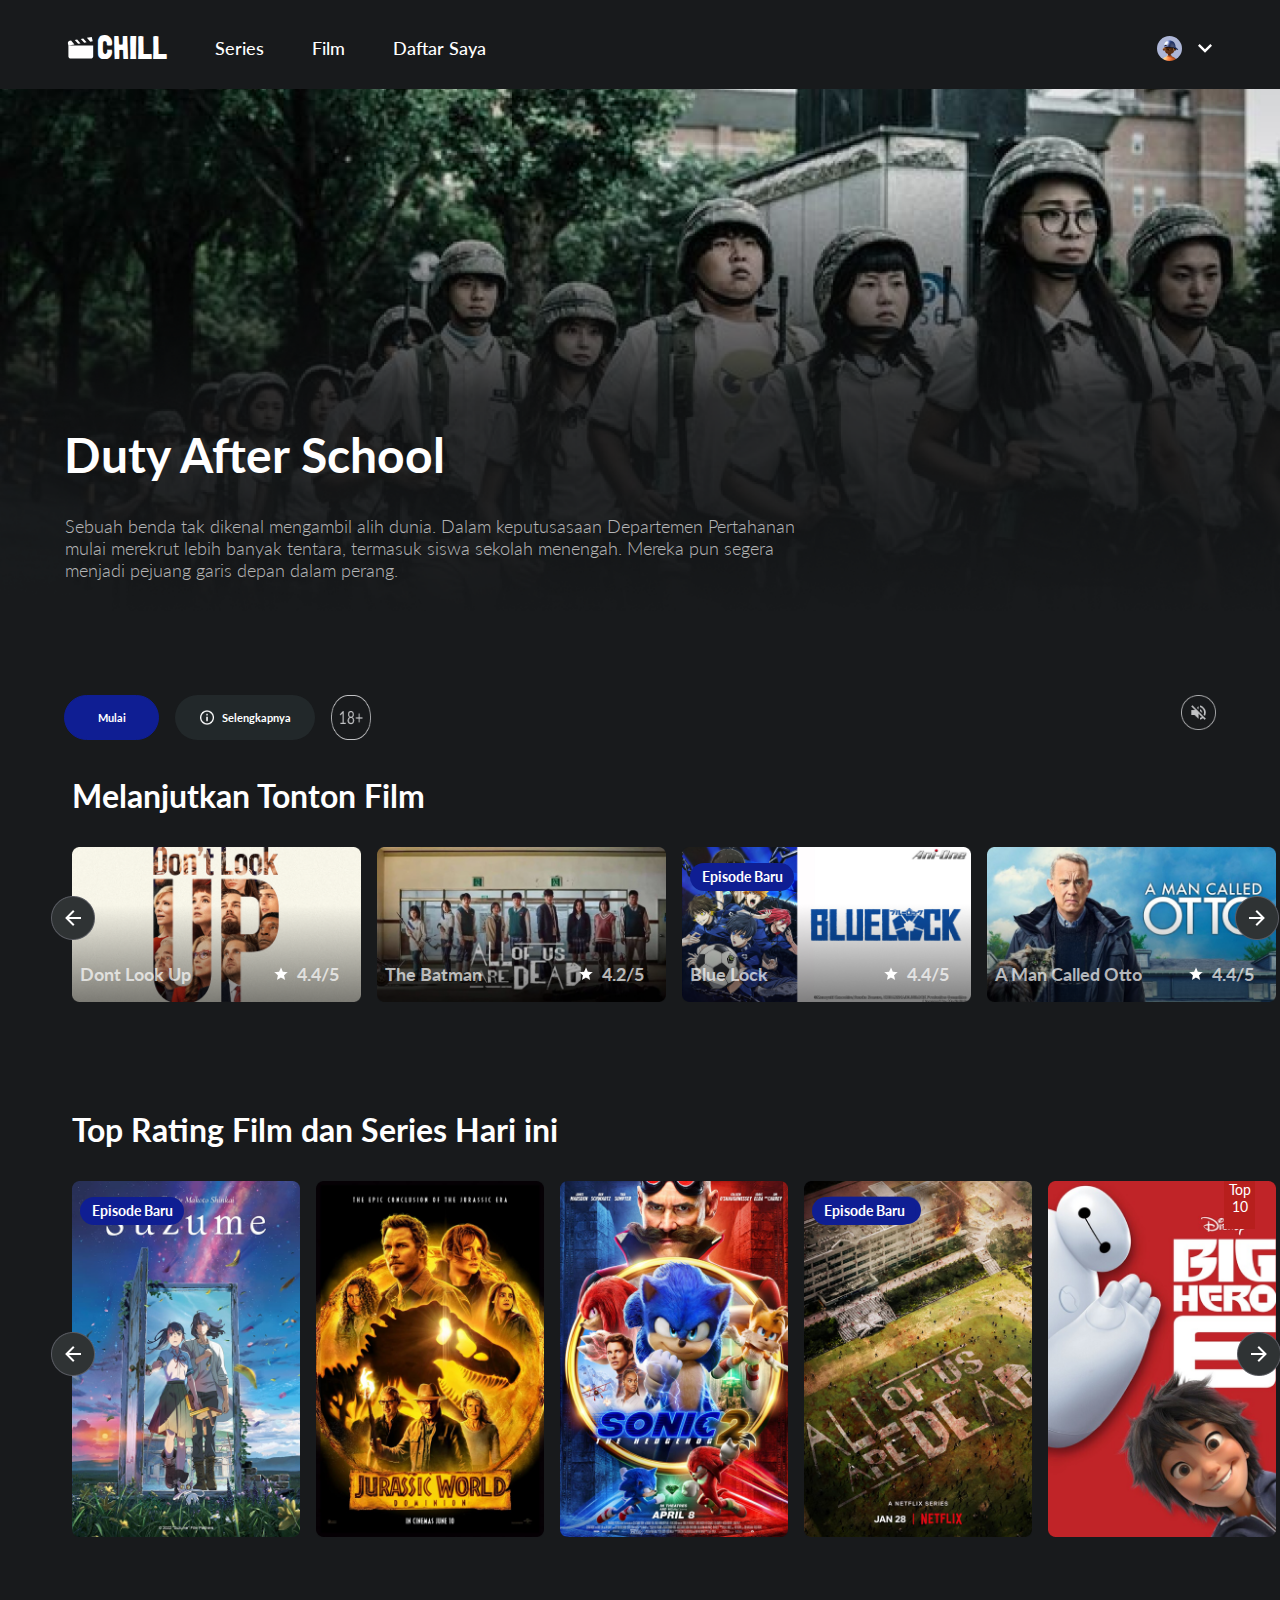
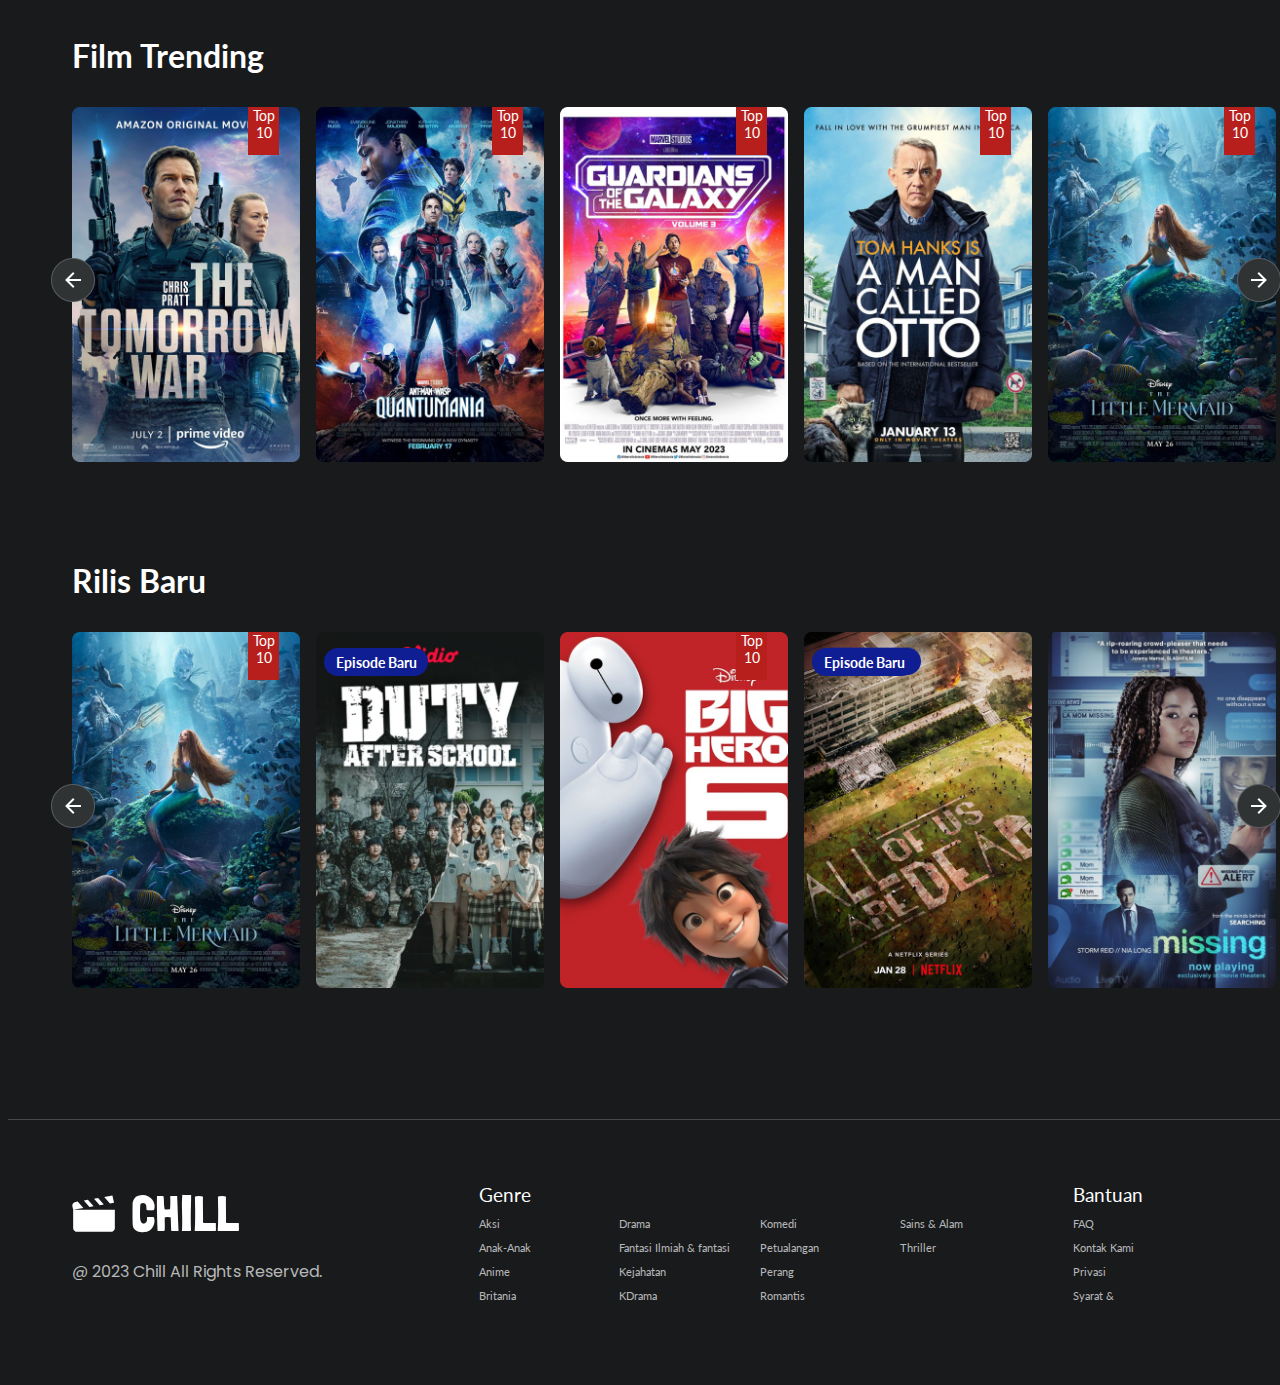
==== commit dbc9adcd: "feat: update beranda page content" ====
--- a/beranda.html
+++ b/beranda.html
@@ -330,10 +330,11 @@
         </section>
     </main>
 
-    <!-----------------------------------------------------Footer----------------------------------------->
+    <!------------------------------------------------------------Footer---------------------------------------------------->
     <footer>
         <div class="footer-content">
             <div class="box-footer-content">
+
                 <div class="content-left">
                     <div class="content-item">
                         <img src="images/beranda/logo.svg">
@@ -347,39 +348,102 @@
 
                 <div class="content-center">
 
-                    <div class="content-center-item">
-                        <div class="center-item">
-                            <p>Aksi</p>
-                            <p>Anak-anak</p>
-                            <p>Anime</p>
-                            <p>Britania</p>
-                        </div>
-
-                        <div class="content-center-item">
-                            <p>Drama</p>
-                            <p>Fantasi Ilmiah & fantasi</p>
-                            <p>Kejahatan</p>
-                            <p>KDrama</p>
-                        </div>
-
-                        <div class="content-center-item">
-                            <p>Komedi</p>
-                            <p>Petualangan</p>
-                            <p>Perang</p>
-                            <p>Romantis</p>
-                        </div>
-
-                        <div class="content-center-item">
-                            <p>Sains & Alam</p>
-                            <p>Thriller</p>
-                        </div>
-                    </div>
-
-                    <div class="content-right">
-                        <p>FAQ</p>
-                        <p>Kontak Kami</p>
-                        <p>Privasi</p>
-                        <p>Syarat &</p>
+                    <div class="content-title">
+                        <div class="text-title">
+                            <h3>Genre</h3>
+                        </div>
+                    </div>
+
+                    <div class="content-data">
+                        <div class="item">
+                            <a href="#">
+                                <p>Aksi</p>
+                            </a>
+
+                            <a href="#">
+                                <p>Anak-Anak</p>
+                            </a>
+
+                            <a href="#">
+                                <p>Anime</p>
+                            </a>
+
+                            <a href="#">
+                                <p>Britania</p>
+                            </a>
+                        </div>
+
+                        <div class="item">
+                            <a href="#">
+                                <p>Drama</p>
+                            </a>
+
+                            <a href="#">
+                                <p>Fantasi Ilmiah & fantasi</p>
+                            </a>
+
+                            <a href="#">
+                                <p>Kejahatan</p>
+                            </a>
+
+                            <a href="#">
+                                <p>KDrama</p>
+                            </a>
+                        </div>
+
+                        <div class="item">
+                            <a href="#">
+                                <p>Komedi</p>
+                            </a>
+
+                            <a href="#">
+                                <p>Petualangan</p>
+                            </a>
+
+                            <a href="#">
+                                <p>Perang</p>
+                            </a>
+
+                            <a href="#">
+                                <p>Romantis</p>
+                            </a>
+                        </div>
+
+                        <div class="item">
+                            <a href="#">
+                                <p>Sains & Alam</p>
+                            </a>
+
+                            <a href="#">
+                                <p>Thriller</p>
+                            </a>
+                        </div>
+                    </div>
+                </div>
+
+                <div class="content-right">
+                    <div class="content-title">
+                        <div class="text-title">
+                            <h3>Bantuan</h3>
+                        </div>
+                    </div>
+
+                    <div class="item">
+                        <a href="#">
+                            <p>FAQ</p>
+                        </a>
+
+                        <a href="#">
+                            <p>Kontak Kami</p>
+                        </a>
+
+                        <a href="#">
+                            <p>Privasi</p>
+                        </a>
+
+                        <a href="#">
+                            <p>Syarat &</p>
+                        </a>
                     </div>
                 </div>
 
--- a/css/style.css
+++ b/css/style.css
@@ -536,7 +536,7 @@
     margin-right: 0.5rem;
 }
 
-.footer{
+footer{
     border-top: 1px solid #E7E3FC3B;
     margin-top: 6rem;
 }
@@ -575,12 +575,28 @@
 
 .content-center{
     width: auto;
+}
+
+.content-title{
+    width: auto;
+    display: grid;
+    grid-template-columns: repeat(4, 1fr);
+}
+
+.text-title{
+    font-family: "Lato", sans-serif;
+    font-size: 16px;
+    font-weight: 700;
+}
+
+.content-data{
+    width: auto;
     display: grid;
     grid-template-columns: repeat(4, 1fr);
     row-gap: 50px;
 }
 
-.content-center-item{
+.item{
     text-align: left;
 }
 
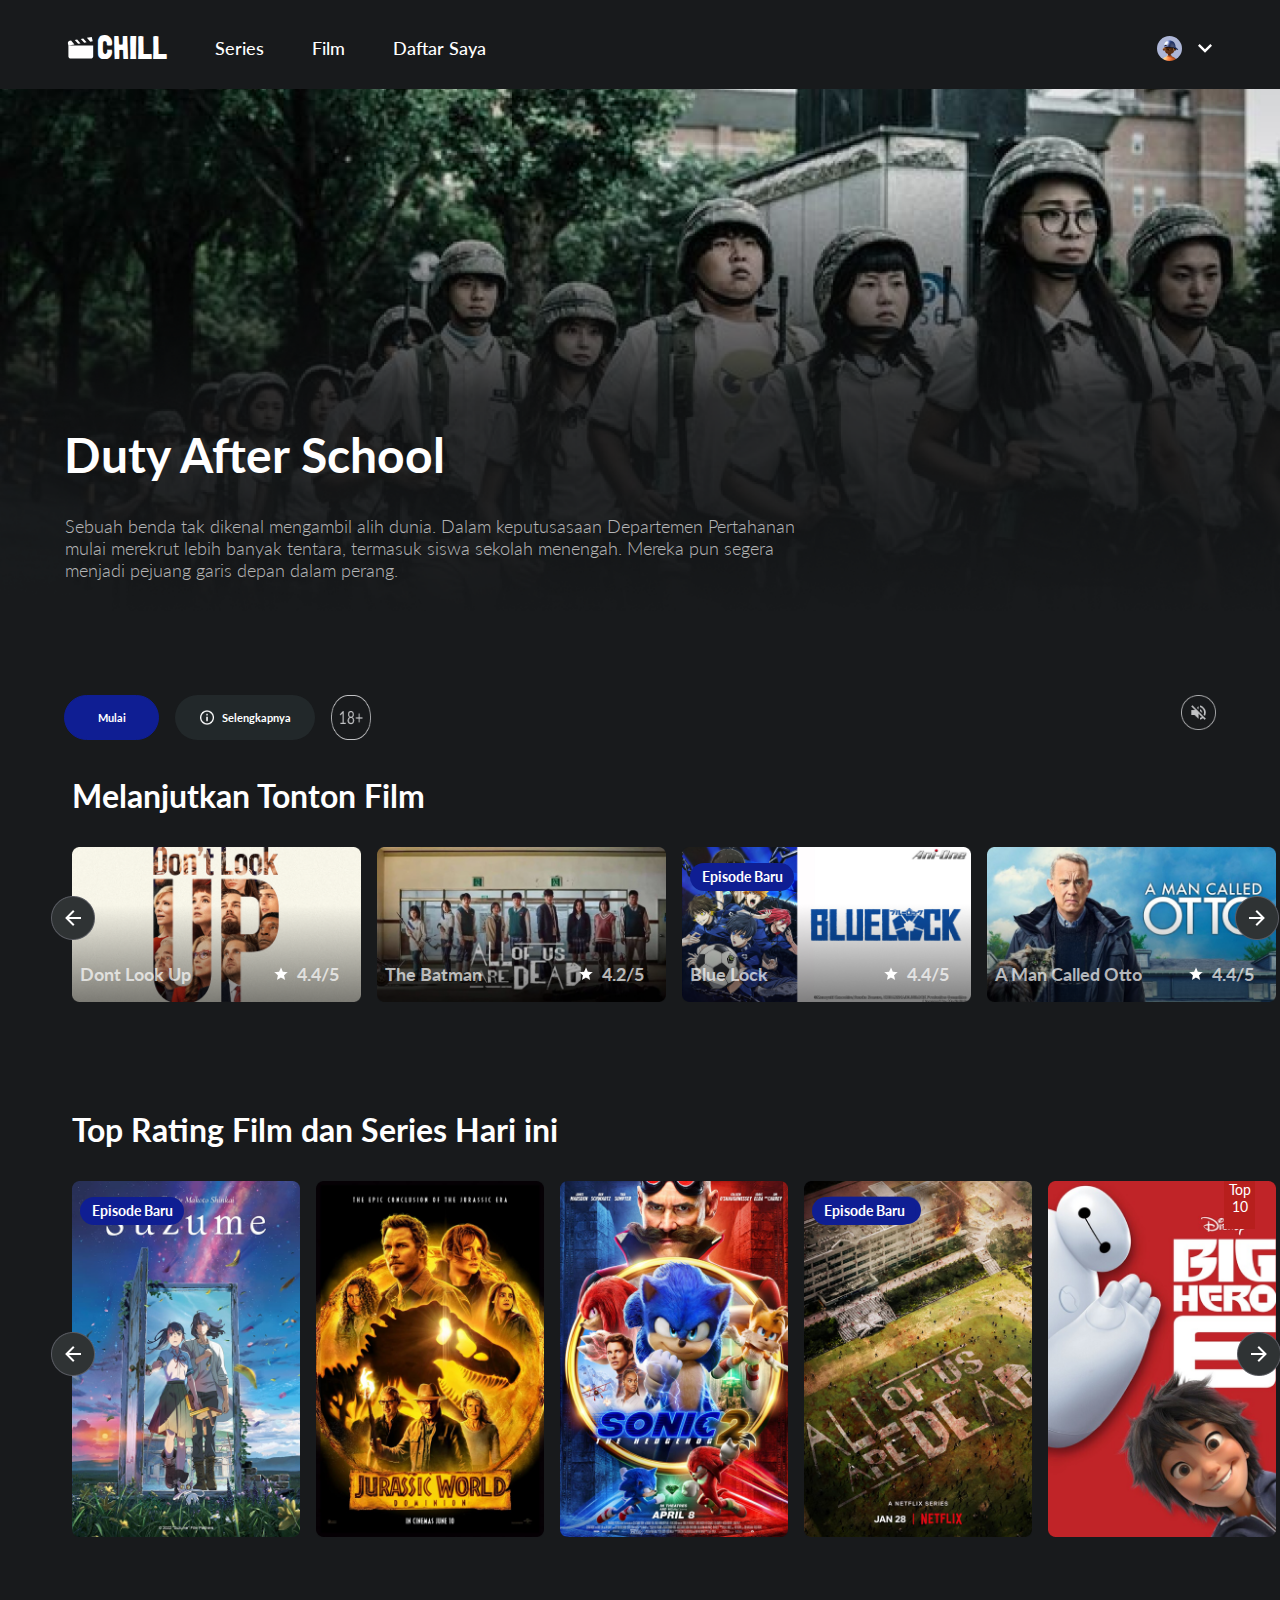
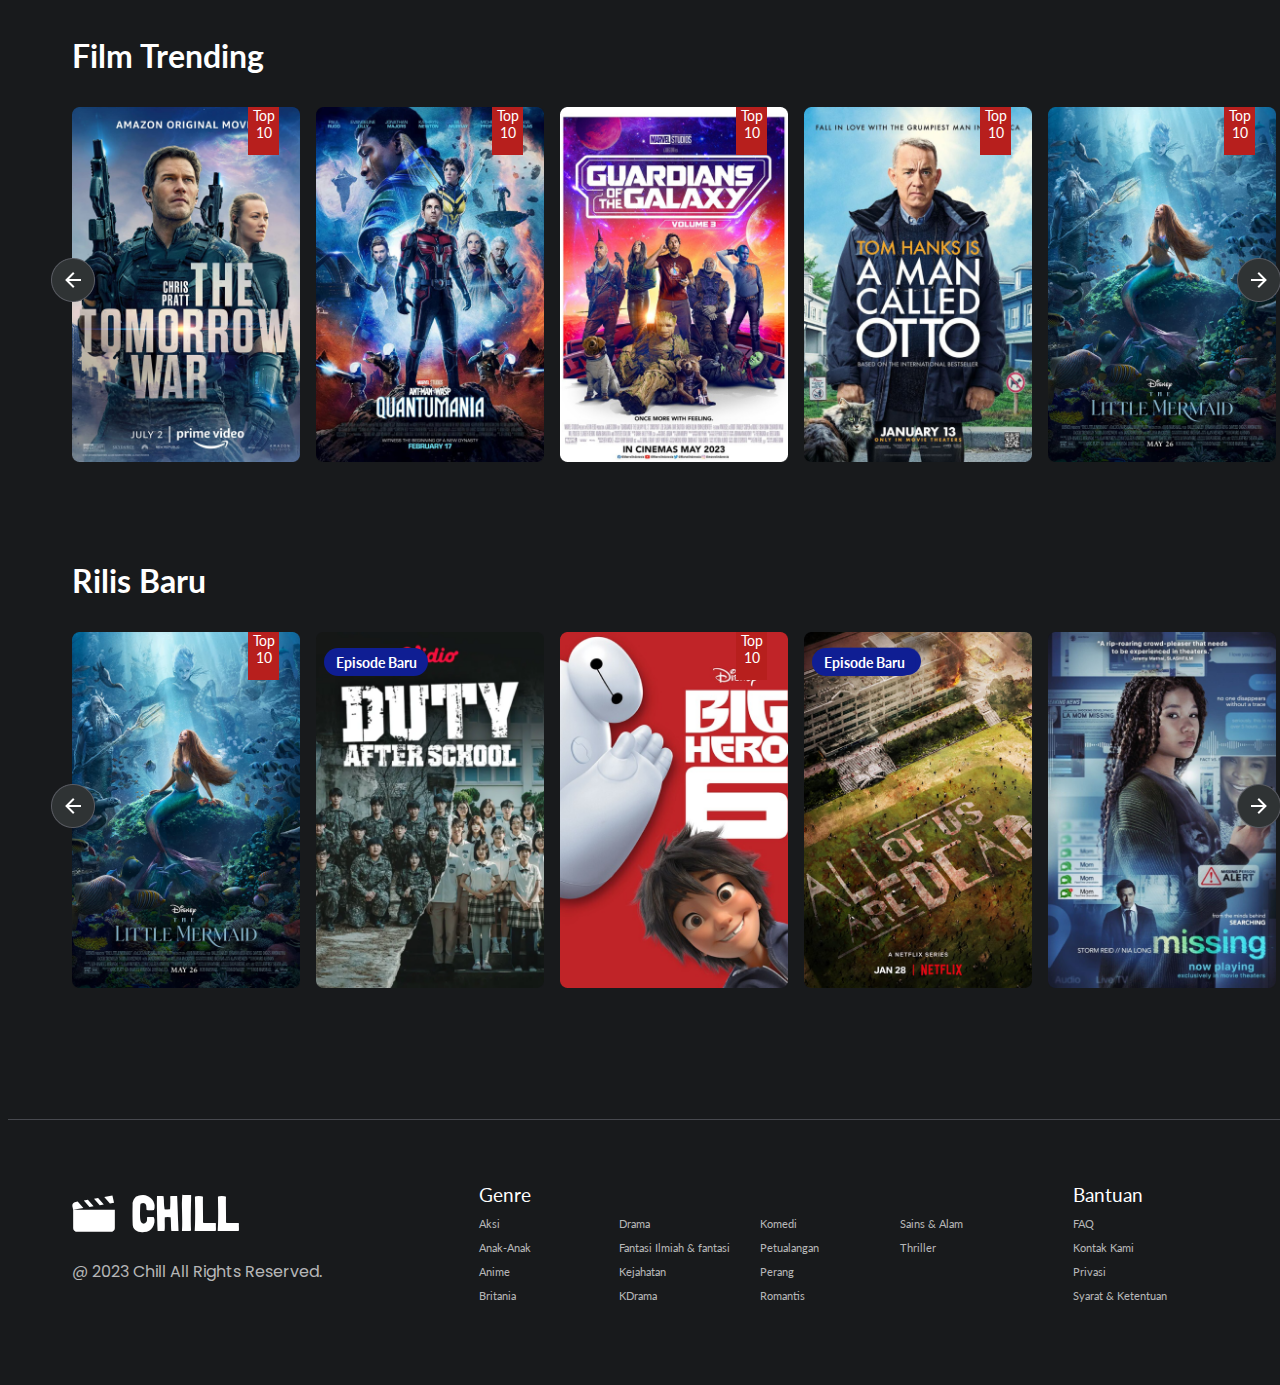
==== commit 9703eb83: "feat: update beranda page content" ====
--- a/beranda.html
+++ b/beranda.html
@@ -442,7 +442,7 @@
                         </a>
 
                         <a href="#">
-                            <p>Syarat &</p>
+                            <p>Syarat & Ketentuan</p>
                         </a>
                     </div>
                 </div>
--- a/css/style.css
+++ b/css/style.css
@@ -600,6 +600,10 @@
     text-align: left;
 }
 
+.item p:hover{
+    color: #0367DB;
+}
+
 .content-right{
     width: auto;
 }
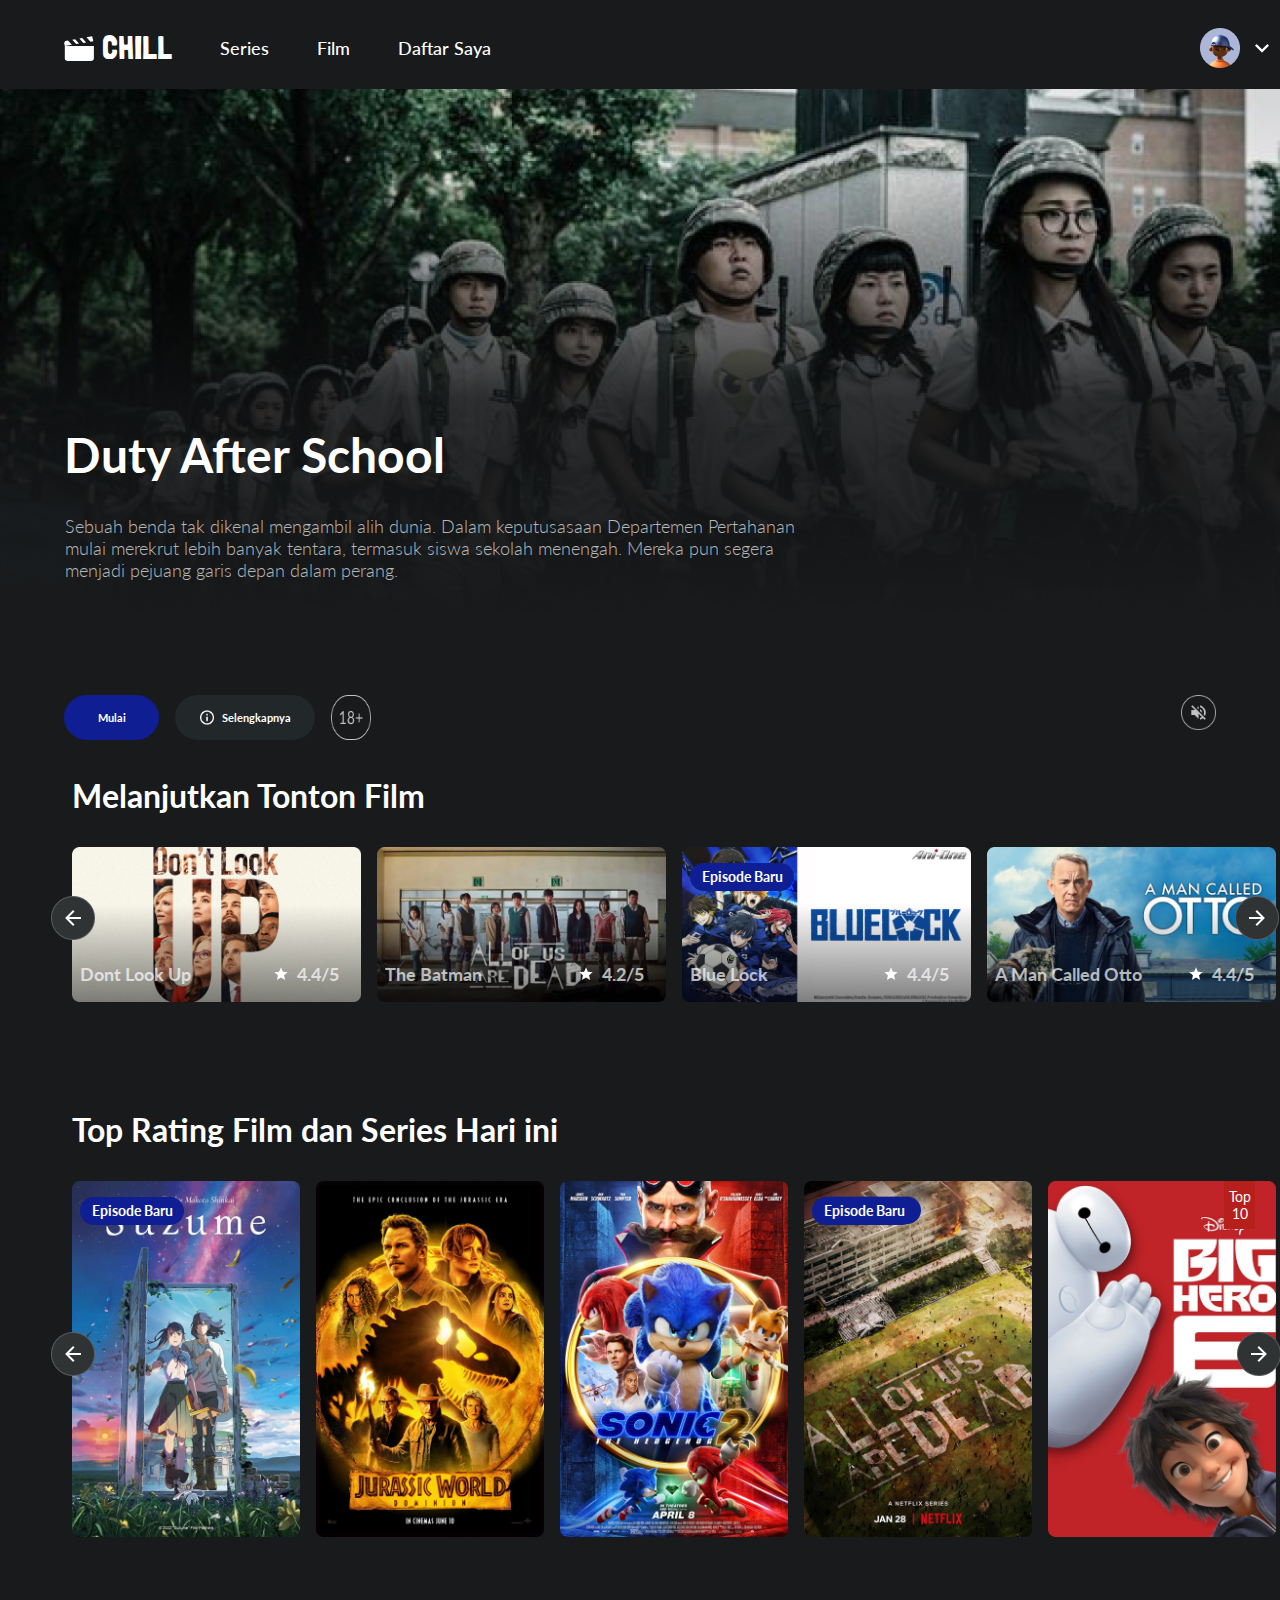
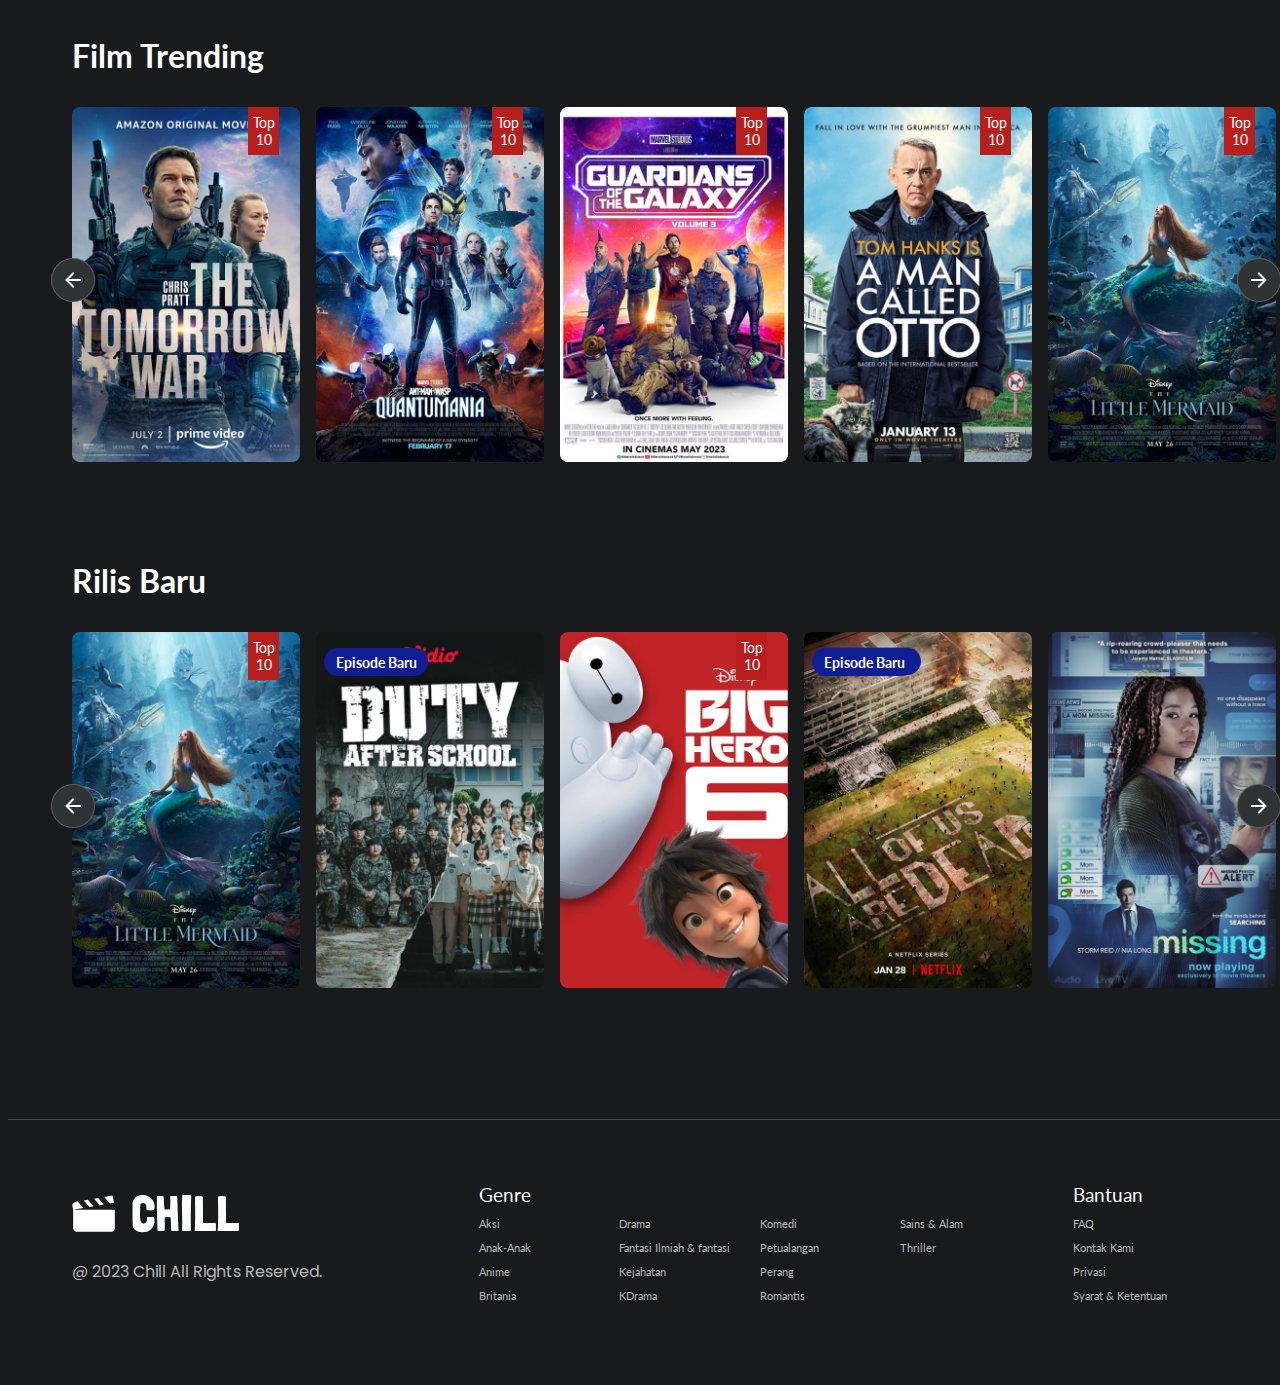
==== commit 8271330e: "feat: update content" ====
--- a/beranda.html
+++ b/beranda.html
@@ -25,11 +25,7 @@
     <header class="nav-header">
         <div class="nav-left">
             <div class="logo">
-                <svg width="33" height="22" viewBox="0 0 43 37" fill="none" xmlns="http://www.w3.org/2000/svg">
-                    <path
-                        d="M40.4167 -0.00341797L32.2292 1.42658L37.9375 7.91658L42.0417 7.18325L40.4167 -0.00341797ZM26.1042 2.48992L22 3.20492L27.7292 9.67658L31.8125 8.96158L26.1042 2.48992ZM15.8958 4.24992L11.7917 5.00158L17.5208 11.4732L21.6042 10.7582L15.8958 4.24992ZM5.66665 6.08325L3.62498 6.43158C2.54245 6.62192 1.58999 7.18252 0.976735 7.99029C0.363483 8.79807 0.139566 9.78699 0.35415 10.7399L1.16665 14.3332L11.375 12.5549L5.66665 6.08325ZM1.16665 14.3332V32.6666C1.16665 34.7016 3.04165 36.3333 5.33332 36.3333H38.6667C40.9792 36.3333 42.8333 34.7016 42.8333 32.6666V14.3332H1.16665Z"
-                        fill="white" />
-                </svg>
+                <img src="images/beranda/logo.svg" alt="images" width="30px" />
                 <h1>CHILL</h1>
             </div>
             <a href="">Series</a>
@@ -41,39 +37,39 @@
 
             <div class="dropdown">
                 <a href="#" class="dropbtn">
-                    <img src="images/beranda/user.png" class="icon">
-
-                    <svg width="14" height="9" viewBox="0 0 14 9" fill="none" xmlns="http://www.w3.org/2000/svg">
-                        <path
-                            d="M1.645 0.0214844L7 5.36482L12.355 0.0214844L14 1.66648L7 8.66648L0 1.66648L1.645 0.0214844Z"
-                            fill="white" />
-                    </svg>
+                    <img src="images/beranda/avatar.png">
                 </a>
 
                 <ul class="dropdown-content">
-                    <a href="" class="icon-svg"><svg width="12" height="12" viewBox="0 0 12 12" fill="none"
-                            xmlns="http://www.w3.org/2000/svg">
-                            <path
-                                d="M5.99984 0.666748C6.70708 0.666748 7.38536 0.9477 7.88546 1.4478C8.38555 1.94789 8.6665 2.62617 8.6665 3.33341C8.6665 4.04066 8.38555 4.71894 7.88546 5.21903C7.38536 5.71913 6.70708 6.00008 5.99984 6.00008C5.29259 6.00008 4.61432 5.71913 4.11422 5.21903C3.61412 4.71894 3.33317 4.04066 3.33317 3.33341C3.33317 2.62617 3.61412 1.94789 4.11422 1.4478C4.61432 0.9477 5.29259 0.666748 5.99984 0.666748ZM5.99984 7.33342C8.9465 7.33342 11.3332 8.52675 11.3332 10.0001V11.3334H0.666504V10.0001C0.666504 8.52675 3.05317 7.33342 5.99984 7.33342Z"
-                                fill="white" />
-                        </svg>
-                        Profil Saya</a>
-
-                    <a href="" class="icon-svg"><svg width="14" height="13" viewBox="0 0 14 13" fill="none"
-                            xmlns="http://www.w3.org/2000/svg">
-                            <path
-                                d="M7.00016 10.5133L11.1202 12.9999L10.0268 8.31325L13.6668 5.15992L8.8735 4.74659L7.00016 0.333252L5.12683 4.74659L0.333496 5.15992L3.96683 8.31325L2.88016 12.9999L7.00016 10.5133Z"
-                                fill="white" />
-                        </svg>
-                        Ubah Premium</a>
-
-                    <a href="" class="icon-svg"><svg width="12" height="12" viewBox="0 0 12 12" fill="none"
-                            xmlns="http://www.w3.org/2000/svg">
-                            <path
-                                d="M10.6667 0H1.33333C0.593333 0 0 0.593333 0 1.33333V4H1.33333V1.33333H10.6667V10.6667H1.33333V8H0V10.6667C0 11.0203 0.140476 11.3594 0.390524 11.6095C0.640573 11.8595 0.979711 12 1.33333 12H10.6667C11.0203 12 11.3594 11.8595 11.6095 11.6095C11.8595 11.3594 12 11.0203 12 10.6667V1.33333C12 0.593333 11.4 0 10.6667 0ZM4.72 8.38667L5.66667 9.33333L9 6L5.66667 2.66667L4.72 3.60667L6.44667 5.33333H0V6.66667H6.44667L4.72 8.38667Z"
-                                fill="white" />
-                        </svg>
-                        Keluar</a>
+                    <div class="drop-content">
+                        <a href="" class="icon-svg"><svg width="12" height="12" viewBox="0 0 12 12" fill="none"
+                                xmlns="http://www.w3.org/2000/svg">
+                                <path
+                                    d="M5.99984 0.666748C6.70708 0.666748 7.38536 0.9477 7.88546 1.4478C8.38555 1.94789 8.6665 2.62617 8.6665 3.33341C8.6665 4.04066 8.38555 4.71894 7.88546 5.21903C7.38536 5.71913 6.70708 6.00008 5.99984 6.00008C5.29259 6.00008 4.61432 5.71913 4.11422 5.21903C3.61412 4.71894 3.33317 4.04066 3.33317 3.33341C3.33317 2.62617 3.61412 1.94789 4.11422 1.4478C4.61432 0.9477 5.29259 0.666748 5.99984 0.666748ZM5.99984 7.33342C8.9465 7.33342 11.3332 8.52675 11.3332 10.0001V11.3334H0.666504V10.0001C0.666504 8.52675 3.05317 7.33342 5.99984 7.33342Z"
+                                    fill="white" />
+                            </svg>
+                            Profil Saya</a>
+                    </div>
+
+                    <div class="drop-content">
+                        <a href="" class="icon-svg"><svg width="14" height="13" viewBox="0 0 14 13" fill="none"
+                                xmlns="http://www.w3.org/2000/svg">
+                                <path
+                                    d="M7.00016 10.5133L11.1202 12.9999L10.0268 8.31325L13.6668 5.15992L8.8735 4.74659L7.00016 0.333252L5.12683 4.74659L0.333496 5.15992L3.96683 8.31325L2.88016 12.9999L7.00016 10.5133Z"
+                                    fill="white" />
+                            </svg>
+                            Ubah Premium</a>
+                    </div>
+
+                    <div class="drop-content">
+                        <a href="" class="icon-svg"><svg width="12" height="12" viewBox="0 0 12 12" fill="none"
+                                xmlns="http://www.w3.org/2000/svg">
+                                <path
+                                    d="M10.6667 0H1.33333C0.593333 0 0 0.593333 0 1.33333V4H1.33333V1.33333H10.6667V10.6667H1.33333V8H0V10.6667C0 11.0203 0.140476 11.3594 0.390524 11.6095C0.640573 11.8595 0.979711 12 1.33333 12H10.6667C11.0203 12 11.3594 11.8595 11.6095 11.6095C11.8595 11.3594 12 11.0203 12 10.6667V1.33333C12 0.593333 11.4 0 10.6667 0ZM4.72 8.38667L5.66667 9.33333L9 6L5.66667 2.66667L4.72 3.60667L6.44667 5.33333H0V6.66667H6.44667L4.72 8.38667Z"
+                                    fill="white" />
+                            </svg>
+                            Keluar</a>
+                    </div>
                 </ul>
             </div>
 
@@ -83,32 +79,29 @@
     <main>
         <!-----------------------------------------------------Section 1 ----------------------------------------->
         <section class="section-hero">
-            <div>
-                <img class="image-section-hero" src="images/beranda/bg-section-1.png" alt="">
-                <div class="content-1">
-                    <h1>Duty After School</h1>
-                    <p>Sebuah benda tak dikenal mengambil alih dunia. Dalam keputusasaan
-                        Departemen Pertahanan mulai merekrut lebih banyak tentara, termasuk siswa
-                        sekolah menengah. Mereka pun segera menjadi pejuang garis depan dalam perang.</p>
-                </div>
-
-                <div class="content-footer-1">
-                    <div class="content-footer-left">
-                        <a href="#" class="btn-footer-start">Mulai</a>
-
-                        <a href="#" class="btn-footer-more">
-                            <img src="images/beranda/info.png" class="icon-info" width="14px" />
-                            <span>Selengkapnya</span>
-                        </a>
-
-                        <img src="images/beranda/18+.png" width="40px" />
-                    </div>
-
-                    <div class="content-footer-right">
-                        <img src="images/beranda/volume-off.png" width="35px" />
-                    </div>
-                </div>
-
+            <img class="image-section-hero" src="images/beranda/bg-section-1.png" alt="">
+            <div class="content-1">
+                <h1>Duty After School</h1>
+                <p>Sebuah benda tak dikenal mengambil alih dunia. Dalam keputusasaan
+                    Departemen Pertahanan mulai merekrut lebih banyak tentara, termasuk siswa
+                    sekolah menengah. Mereka pun segera menjadi pejuang garis depan dalam perang.</p>
+            </div>
+
+            <div class="content-footer-1">
+                <div class="content-footer-left">
+                    <a href="#" class="btn-footer-start">Mulai</a>
+
+                    <a href="#" class="btn-footer-more">
+                        <img src="images/beranda/info.png" class="icon-info" width="14px" />
+                        <span>Selengkapnya</span>
+                    </a>
+
+                    <img src="images/beranda/18+.png" width="40px" class="icon-18" />
+                </div>
+
+                <div class="content-footer-right">
+                    <img src="images/beranda/volume-off.png" width="35px" class="icon-volume" />
+                </div>
             </div>
         </section>
 
--- a/css/style.css
+++ b/css/style.css
@@ -217,6 +217,7 @@
     font-family: 'Londrina Solid', sans-serif;
     font-weight: 400;
     font-size: 32px;
+    align-items: center;
 }
 
 .nav-left a:hover{
@@ -230,7 +231,7 @@
     align-items: center;
     font-size: 14px;
     gap: 1rem;
-    margin-right: 6rem;
+    margin-right: 3rem;
 }
 
 .logo{
@@ -239,14 +240,8 @@
     justify-content: center;
     align-items: center;
     margin-left: 3.5rem;
-}
-
-.icon{
-    width: 25px;
-    height: 25px;
-    border-radius: 100%;
-}
-
+    gap: 0.5rem;
+}
 
 .dropdown {
     position: relative;
@@ -254,13 +249,9 @@
 }
 
 .dropbtn {
-    padding: 16px;
-    font-size: 16px;
     border: none;
     cursor: pointer;
     display: flex;
-    justify-content: center;
-    align-items: center;
     gap: 1rem;
 }
 
@@ -268,10 +259,16 @@
     display: none;
     position: absolute;
     left: -50%; 
-    bottom: -220%; 
+    bottom: -345%; 
     background-color: var(--background);
-    min-width: 160px;
+    min-width: 135px;
+    padding: 0px, 0px, 0px, 0px;
     z-index: 1;
+}
+
+.drop-content{
+    width: auto;
+    margin-left: -20%;
 }
 
 .dropdown-content a {
@@ -458,6 +455,8 @@
 .label-top-ten{
     position: absolute;
     display: flex;
+    justify-content: center;
+    align-items: center;
     margin-left: 11rem;
     width: 31px;
     height: 48px;
@@ -619,7 +618,7 @@
 /* ------------------------------------------Responsive Mobile------------------------------------------------------- */
 @media only screen and (max-width: 768px){
 
-    
+/* ---------------------------------------------Login & Register--------------------------------------------------------     */
 .background-image {
         background-position: top;
     }
@@ -667,6 +666,178 @@
         left: 88%; 
     }
 
-
-
-}
+/* ------------------------------------------------------------Beranda----------------------------------------------------- */
+
+.nav-header{
+    width: 35%;
+}
+
+.nav-left{
+    gap: 1rem;
+}
+
+.logo{
+    margin-left: 1rem;
+}
+
+.logo img{
+    width: 50%;
+}
+
+.nav-left a{
+    font-family: "Lato", sans-serif;
+    font-size: 10px;
+    font-weight: 500;
+}
+
+.nav-left h1{
+    display: none;
+}
+
+.dropbtn img{
+    width: 50%;
+}
+
+.dropdown-content {
+    display: none;
+    position: absolute;
+    left: -150%;
+    bottom: -640%;
+    background-color: var(--background);
+    min-width: 80px;
+    padding: 0px, 0px, 0px, 0px;
+    z-index: 1;
+}
+
+.drop-content {
+    width: auto;
+    margin-left: -30%;
+}
+
+.drop-content a{
+    font-size: 10px;
+    font-weight: 500;
+}
+
+.drop-content svg{
+    width: 10%;
+}
+
+.section-hero{
+    padding: 0.5rem;
+}
+
+.image-section-hero{
+    overflow: hidden;
+    width: 100%;
+
+}
+
+.content-poster{
+    overflow: hidden;
+}
+
+.content-1{
+    width: 80%;
+    bottom: 70%;
+}
+
+.content-1 h1{
+    font-size: 24px;
+    font-weight: 700;
+}
+
+.content-1 p{
+    font-size: 8px;
+    font-weight: 500;
+}
+
+.content-footer-1 {
+    bottom: 68%;
+    width: 85%;
+}
+
+.content-footer-1 a{
+    font-size: 8px;
+}
+
+.btn-footer-start{
+    width: 60px;
+    height: 20px;
+    margin-right: 0.5rem;
+}
+
+.btn-footer-more{
+    width: 60px;
+    height: 3px;
+}
+
+.btn-footer-more img{
+    width: 8px;
+    height: 8px;
+}
+
+.icon-18{
+    width: 24px;
+    height: 24px;
+}
+
+.icon-volume{
+    width: 24px;
+    height: 24px;
+}
+
+.section-small-poster{
+    margin-top: -14rem;
+    padding: 0;
+    margin-left: -1rem;
+    margin-bottom: 4rem;
+}
+
+.section-medium-poster{
+    padding: 0;
+    margin-left: -1rem;
+}
+
+.image-footer p{
+    font-size: 14px;
+}
+
+.section-title h3{
+    font-size: 20px;
+    font-weight: 700;
+}
+
+.box-content{
+    width: 50%;
+}
+
+.icon-left{
+    display: none;
+}
+
+.icon-right{
+    display: none;
+}
+
+.icon-left-medium{
+    display: none;
+}
+
+.icon-right-medium{
+    display: none;
+}
+
+.item{
+    display: none;
+}
+
+.box-footer-content {
+    display: grid;
+    grid-template-columns: 2fr 3fr 1fr;
+    box-sizing: border-box;
+    width: 100%;
+    gap: 2rem;
+}
+
+}
